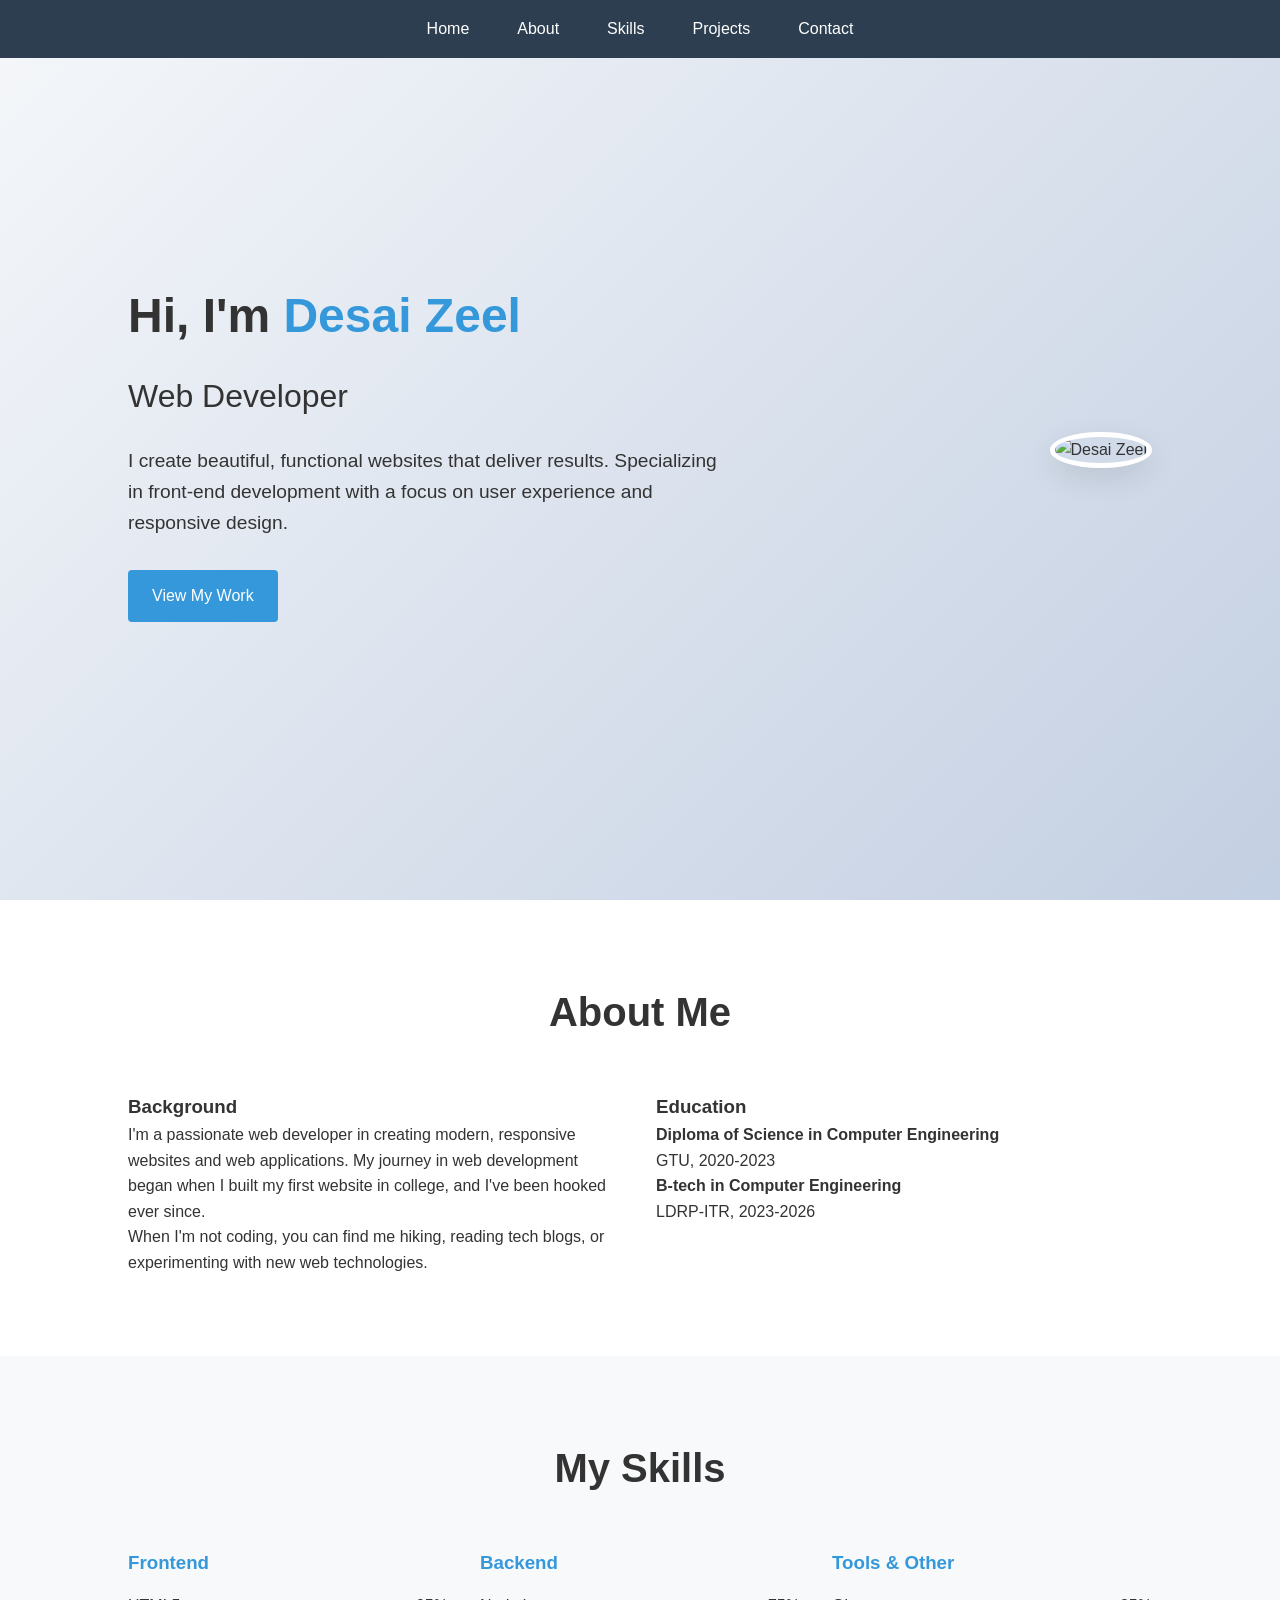
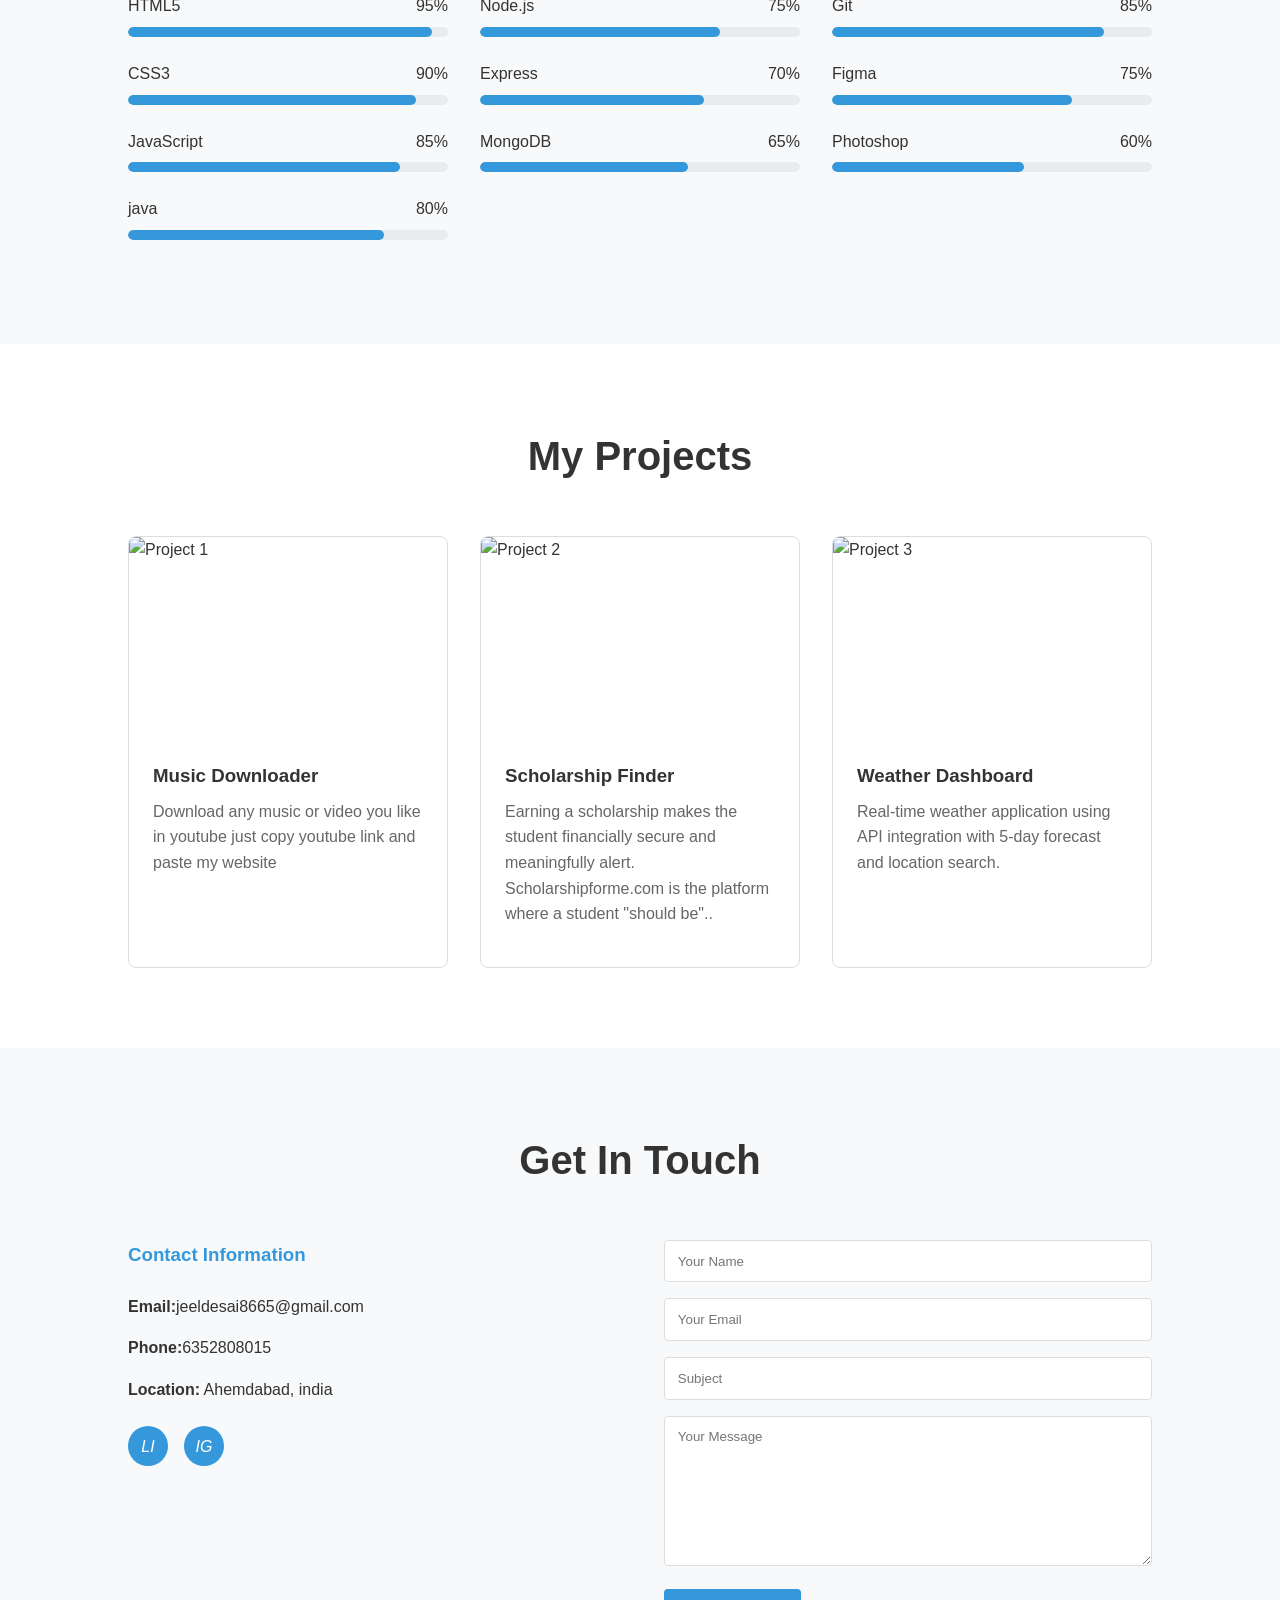
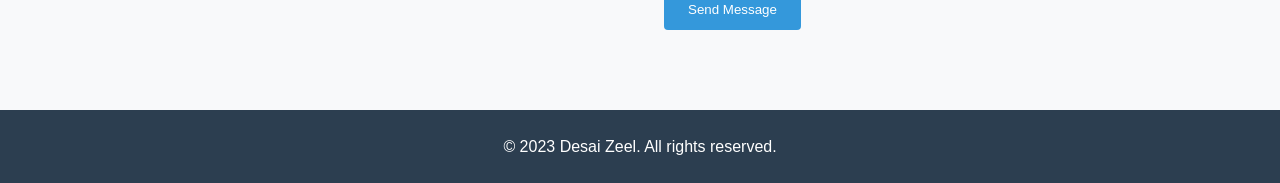
==== index.html @ de19a279 "Update and rename task4.html to index.html" ====
<!DOCTYPE html>
<html lang="en">

<head>
    <meta charset="UTF-8">
    <meta name="viewport" content="width=device-width, initial-scale=1.0">
    <title>Desai Zeel | Web Developer</title>
    <style>
        /* CSS Styles */
        * {
            margin: 0;
            padding: 0;
            box-sizing: border-box;
        }

        body {
            font-family: 'Segoe UI', Tahoma, Geneva, Verdana, sans-serif;
            line-height: 1.6;
            color: #333;
        }

        /* Navigation */
        nav {
            background-color: #2c3e50;
            padding: 1rem;
            position: fixed;
            width: 100%;
            top: 0;
            z-index: 100;
        }

        nav ul {
            display: flex;
            justify-content: center;
            list-style: none;
        }

        nav a {
            color: white;
            text-decoration: none;
            padding: 0.5rem 1rem;
            margin: 0 0.5rem;
            border-radius: 4px;
            transition: background-color 0.3s;
        }

        nav a:hover {
            background-color: #3498db;
        }

        /* Hero Section */
        .hero {
            min-height: 100vh;
            display: flex;
            align-items: center;
            justify-content: space-between;
            padding: 0 10%;
            background: linear-gradient(135deg, #f5f7fa 0%, #c3cfe2 100%);
        }

        .hero-content h1 {
            font-size: 3rem;
            margin-bottom: 1rem;
        }

        .hero-content h1 span {
            color: #3498db;
        }

        .hero-content h2 {
            font-size: 2rem;
            margin-bottom: 1.5rem;
            font-weight: 400;
        }

        .hero-content p {
            font-size: 1.2rem;
            margin-bottom: 2rem;
            max-width: 600px;
        }

        .btn {
            display: inline-block;
            background-color: #3498db;
            color: white;
            padding: 0.8rem 1.5rem;
            border-radius: 4px;
            text-decoration: none;
            transition: background-color 0.3s;
        }

        .btn:hover {
            background-color: #2980b9;
        }

        .hero-image img {
            width: 350px;
            height: 350px;
            border-radius: 50%;
            object-fit: cover;
            border: 5px solid white;
            box-shadow: 0 10px 30px rgba(0, 0, 0, 0.1);
        }

        /* About Section */
        #about {
            padding: 5rem 10%;
        }

        #about h2 {
            text-align: center;
            font-size: 2.5rem;
            margin-bottom: 3rem;
        }

        .about-content {
            display: grid;
            grid-template-columns: repeat(auto-fit, minmax(300px, 1fr));
            gap: 2rem;
        }

        /* Skills Section */
        #skills {
            padding: 5rem 10%;
            background-color: #f8f9fa;
        }

        #skills h2 {
            text-align: center;
            font-size: 2.5rem;
            margin-bottom: 3rem;
        }

        .skills-container {
            display: grid;
            grid-template-columns: repeat(auto-fit, minmax(250px, 1fr));
            gap: 2rem;
        }

        .skill-category h3 {
            margin-bottom: 1rem;
            color: #3498db;
        }

        .skill-item {
            margin-bottom: 1.5rem;
        }

        .skill-name {
            display: flex;
            justify-content: space-between;
            margin-bottom: 0.5rem;
        }

        .skill-bar {
            height: 10px;
            background-color: #e9ecef;
            border-radius: 5px;
            overflow: hidden;
        }

        .skill-progress {
            height: 100%;
            background-color: #3498db;
            border-radius: 5px;
        }

        /* Projects Section */
        #projects {
            padding: 5rem 10%;
        }

        #projects h2 {
            text-align: center;
            font-size: 2.5rem;
            margin-bottom: 3rem;
        }

        .projects-grid {
            display: grid;
            grid-template-columns: repeat(auto-fit, minmax(300px, 1fr));
            gap: 2rem;
        }

        .project-card {
            border: 1px solid #ddd;
            border-radius: 8px;
            overflow: hidden;
            transition: transform 0.3s, box-shadow 0.3s;
        }

        .project-card:hover {
            transform: translateY(-5px);
            box-shadow: 0 10px 20px rgba(0, 0, 0, 0.1);
        }

        .project-image {
            height: 200px;
            overflow: hidden;
        }

        .project-image img {
            width: 100%;
            height: 100%;
            object-fit: cover;
            transition: transform 0.3s;
        }

        .project-card:hover .project-image img {
            transform: scale(1.05);
        }

        .project-info {
            padding: 1.5rem;
        }

        .project-info h3 {
            margin-bottom: 0.5rem;
        }

        .project-info p {
            margin-bottom: 1rem;
            color: #666;
        }

        .project-links a {
            display: inline-block;
            margin-right: 1rem;
            color: #3498db;
            text-decoration: none;
        }

        .project-links a:hover {
            text-decoration: underline;
        }

        /* Contact Section */
        #contact {
            padding: 5rem 10%;
            background-color: #f8f9fa;
        }

        #contact h2 {
            text-align: center;
            font-size: 2.5rem;
            margin-bottom: 3rem;
        }

        .contact-container {
            display: grid;
            grid-template-columns: repeat(auto-fit, minmax(300px, 1fr));
            gap: 3rem;
        }

        .contact-info h3 {
            margin-bottom: 1.5rem;
            color: #3498db;
        }

        .contact-info p {
            margin-bottom: 1rem;
        }

        .social-links {
            display: flex;
            gap: 1rem;
            margin-top: 1.5rem;
        }

        .social-links a {
            display: inline-block;
            width: 40px;
            height: 40px;
            background-color: #3498db;
            color: white;
            border-radius: 50%;
            display: flex;
            align-items: center;
            justify-content: center;
            text-decoration: none;
            transition: background-color 0.3s;
        }

        .social-links a:hover {
            background-color: #2980b9;
        }

        .contact-form input,
        .contact-form textarea {
            width: 100%;
            padding: 0.8rem;
            margin-bottom: 1rem;
            border: 1px solid #ddd;
            border-radius: 4px;
            font-family: inherit;
        }

        .contact-form textarea {
            height: 150px;
            resize: vertical;
        }

        .contact-form button {
            background-color: #3498db;
            color: white;
            border: none;
            padding: 0.8rem 1.5rem;
            border-radius: 4px;
            cursor: pointer;
            transition: background-color 0.3s;
        }

        .contact-form button:hover {
            background-color: #2980b9;
        }

        /* Footer */
        footer {
            background-color: #2c3e50;
            color: white;
            text-align: center;
            padding: 1.5rem;
        }

        /* Responsive Design */
        @media (max-width: 768px) {
            .hero {
                flex-direction: column;
                text-align: center;
                padding-top: 6rem;
            }

            .hero-image {
                margin-top: 2rem;
            }

            .hero-content {
                display: flex;
                flex-direction: column;
                align-items: center;
            }

            nav ul {
                flex-direction: column;
                align-items: center;
            }

            nav a {
                display: block;
                margin: 0.5rem 0;
            }
        }
    </style>
</head>

<body>
    <header>
        <nav>
            <ul>
                <li><a href="#home">Home</a></li>
                <li><a href="#about">About</a></li>
                <li><a href="#skills">Skills</a></li>
                <li><a href="#projects">Projects</a></li>
                <li><a href="#contact">Contact</a></li>
            </ul>
        </nav>
    </header>

    <section id="home" class="hero">
        <div class="hero-content">
            <h1>Hi, I'm <span>Desai Zeel</span></h1>
            <h2>Web Developer</h2>
            <p>I create beautiful, functional websites that deliver results. Specializing in front-end development with
                a focus on user experience and responsive design.</p>
            <a href="#projects" class="btn">View My Work</a>
        </div>
        <div class="hero-image">
            <img src="jeel.jpeg" alt="Desai Zeel">
        </div>
    </section>

    <section id="about">
        <h2>About Me</h2>
        <div class="about-content">
            <div class="bio">
                <h3>Background</h3>
                <p>I'm a passionate web developer in creating modern, responsive websites and
                    web applications. My journey in web development began when I built my first website in college, and
                    I've been hooked ever since.</p>
                <p>When I'm not coding, you can find me hiking, reading tech blogs, or experimenting with new web
                    technologies.</p>
            </div>
            <div class="education">
                <h3>Education</h3>
                <p><strong>Diploma of Science in Computer Engineering</strong><br>
                    GTU, 2020-2023</p>
                <p><strong>B-tech in Computer Engineering</strong><br>
                    LDRP-ITR, 2023-2026</p>
            </div>

        </div>
    </section>

    <section id="skills">
        <h2>My Skills</h2>
        <div class="skills-container">
            <div class="skill-category">
                <h3>Frontend</h3>
                <div class="skill-item">
                    <div class="skill-name">
                        <span>HTML5</span>
                        <span>95%</span>
                    </div>
                    <div class="skill-bar">
                        <div class="skill-progress" style="width: 95%"></div>
                    </div>
                </div>
                <div class="skill-item">
                    <div class="skill-name">
                        <span>CSS3</span>
                        <span>90%</span>
                    </div>
                    <div class="skill-bar">
                        <div class="skill-progress" style="width: 90%"></div>
                    </div>
                </div>
                <div class="skill-item">
                    <div class="skill-name">
                        <span>JavaScript</span>
                        <span>85%</span>
                    </div>
                    <div class="skill-bar">
                        <div class="skill-progress" style="width: 85%"></div>
                    </div>
                </div>
                <div class="skill-item">
                    <div class="skill-name">
                        <span>java</span>
                        <span>80%</span>
                    </div>
                    <div class="skill-bar">
                        <div class="skill-progress" style="width: 80%"></div>
                    </div>
                </div>
            </div>
            <div class="skill-category">
                <h3>Backend</h3>
                <div class="skill-item">
                    <div class="skill-name">
                        <span>Node.js</span>
                        <span>75%</span>
                    </div>
                    <div class="skill-bar">
                        <div class="skill-progress" style="width: 75%"></div>
                    </div>
                </div>
                <div class="skill-item">
                    <div class="skill-name">
                        <span>Express</span>
                        <span>70%</span>
                    </div>
                    <div class="skill-bar">
                        <div class="skill-progress" style="width: 70%"></div>
                    </div>
                </div>
                <div class="skill-item">
                    <div class="skill-name">
                        <span>MongoDB</span>
                        <span>65%</span>
                    </div>
                    <div class="skill-bar">
                        <div class="skill-progress" style="width: 65%"></div>
                    </div>
                </div>
            </div>
            <div class="skill-category">
                <h3>Tools & Other</h3>
                <div class="skill-item">
                    <div class="skill-name">
                        <span>Git</span>
                        <span>85%</span>
                    </div>
                    <div class="skill-bar">
                        <div class="skill-progress" style="width: 85%"></div>
                    </div>
                </div>
                <div class="skill-item">
                    <div class="skill-name">
                        <span>Figma</span>
                        <span>75%</span>
                    </div>
                    <div class="skill-bar">
                        <div class="skill-progress" style="width: 75%"></div>
                    </div>
                </div>
                <div class="skill-item">
                    <div class="skill-name">
                        <span>Photoshop</span>
                        <span>60%</span>
                    </div>
                    <div class="skill-bar">
                        <div class="skill-progress" style="width: 60%"></div>
                    </div>
                </div>
            </div>
        </div>
    </section>

    <section id="projects">
        <h2>My Projects</h2>
        <div class="projects-grid">
            <div class="project-card">
                <div class="project-image">
                    <img src="1p.webp" alt="Project 1">
                </div>
                <div class="project-info">
                    <h3>Music Downloader</h3>
                    <p>Download any music or video you like in youtube just copy youtube link and paste my website</p>

                </div>
            </div>
            <div class="project-card">
                <div class="project-image">
                    <img src="abc.jpg" alt="Project 2">
                </div>
                <div class="project-info">
                    <h3>Scholarship Finder</h3>
                    <p>Earning a scholarship makes the student financially secure and meaningfully alert.
                        Scholarshipforme.com is the platform
                        where a student "should be"..</p>
                </div>
            </div>
            <div class="project-card">
                <div class="project-image">
                    <img src="2p.webp" alt="Project 3">
                </div>
                <div class="project-info">
                    <h3>Weather Dashboard</h3>
                    <p>Real-time weather application using API integration with 5-day forecast and location search.</p>

                </div>
            </div>
        </div>
    </section>

    <section id="contact">
        <h2>Get In Touch</h2>
        <div class="contact-container">
            <div class="contact-info">
                <h3>Contact Information</h3>
                <p><strong>Email:</strong>jeeldesai8665@gmail.com</p>
                <p><strong>Phone:</strong>6352808015</p>
                <p><strong>Location:</strong> Ahemdabad, india</p>

                <div class="social-links">
                    <a href="https://www.linkedin.com/in/zeel-desai-0760151b4?utm_source=share&utm_campaign=share_via&utm_content=profile&utm_medium=android_app"
                        aria-label="LinkedIn"><i>LI</i></a>
                    <a href="https://www.instagram.com/jeel_patel_133?igsh=MTdjbDdvbXg1YXR3eQ=="
                        aria-label="Instagram"><i>IG</i></a>
                </div>
            </div>
            <div class="contact-form">
                <form action="#" method="POST">
                    <input type="text" name="name" placeholder="Your Name" required>
                    <input type="email" name="email" placeholder="Your Email" required>
                    <input type="text" name="subject" placeholder="Subject">
                    <textarea name="message" placeholder="Your Message" required></textarea>
                    <button type="submit">Send Message</button>
                </form>
            </div>
        </div>
    </section>

    <footer>
        <p>&copy; 2023 Desai Zeel. All rights reserved.</p>
    </footer>
</body>

</html>
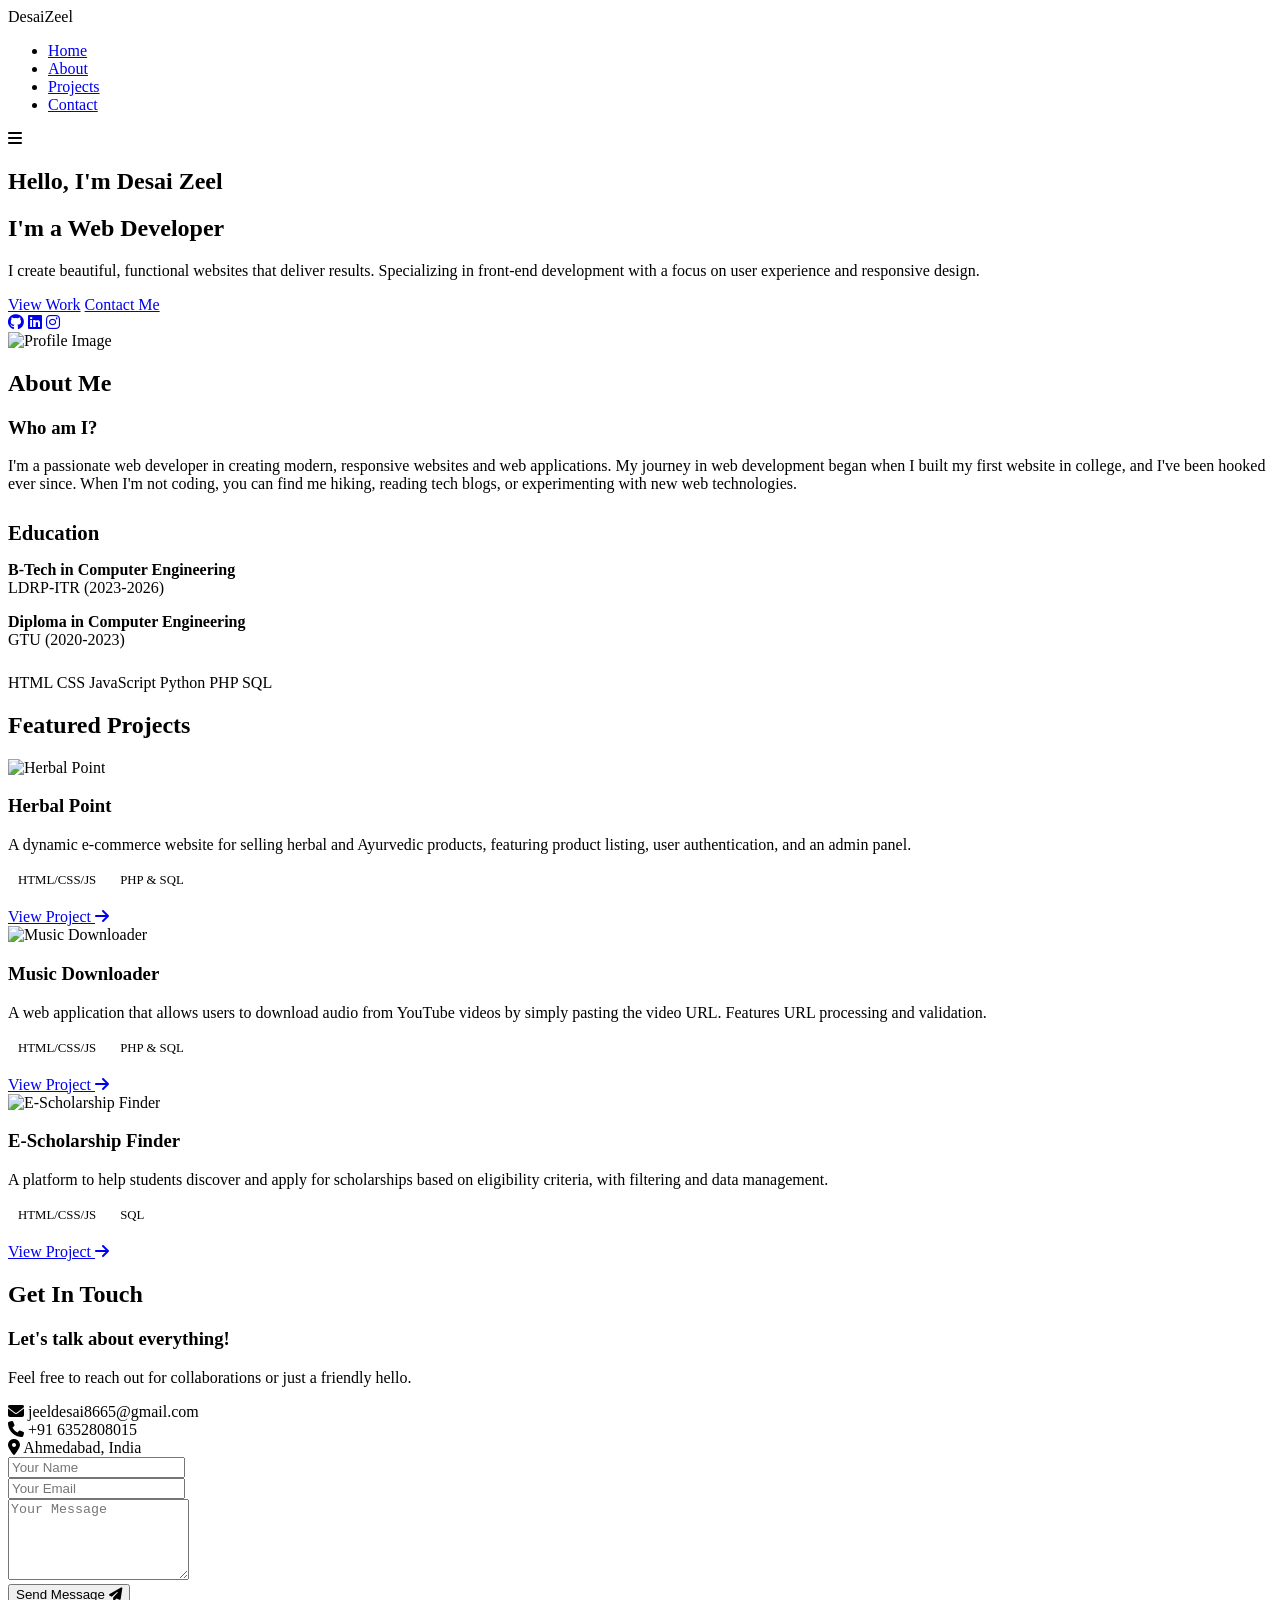
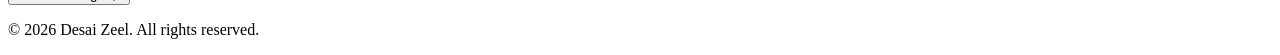
==== commit e0f2b245: "Revamp portfolio layout and styles Updated the portfolio layout and styles, including new sections f" ====
--- a/index.html
+++ b/index.html
@@ -4,576 +4,178 @@
 <head>
     <meta charset="UTF-8">
     <meta name="viewport" content="width=device-width, initial-scale=1.0">
-    <title>Desai Zeel | Web Developer</title>
-    <style>
-        /* CSS Styles */
-        * {
-            margin: 0;
-            padding: 0;
-            box-sizing: border-box;
-        }
-
-        body {
-            font-family: 'Segoe UI', Tahoma, Geneva, Verdana, sans-serif;
-            line-height: 1.6;
-            color: #333;
-        }
-
-        /* Navigation */
-        nav {
-            background-color: #2c3e50;
-            padding: 1rem;
-            position: fixed;
-            width: 100%;
-            top: 0;
-            z-index: 100;
-        }
-
-        nav ul {
-            display: flex;
-            justify-content: center;
-            list-style: none;
-        }
-
-        nav a {
-            color: white;
-            text-decoration: none;
-            padding: 0.5rem 1rem;
-            margin: 0 0.5rem;
-            border-radius: 4px;
-            transition: background-color 0.3s;
-        }
-
-        nav a:hover {
-            background-color: #3498db;
-        }
-
-        /* Hero Section */
-        .hero {
-            min-height: 100vh;
-            display: flex;
-            align-items: center;
-            justify-content: space-between;
-            padding: 0 10%;
-            background: linear-gradient(135deg, #f5f7fa 0%, #c3cfe2 100%);
-        }
-
-        .hero-content h1 {
-            font-size: 3rem;
-            margin-bottom: 1rem;
-        }
-
-        .hero-content h1 span {
-            color: #3498db;
-        }
-
-        .hero-content h2 {
-            font-size: 2rem;
-            margin-bottom: 1.5rem;
-            font-weight: 400;
-        }
-
-        .hero-content p {
-            font-size: 1.2rem;
-            margin-bottom: 2rem;
-            max-width: 600px;
-        }
-
-        .btn {
-            display: inline-block;
-            background-color: #3498db;
-            color: white;
-            padding: 0.8rem 1.5rem;
-            border-radius: 4px;
-            text-decoration: none;
-            transition: background-color 0.3s;
-        }
-
-        .btn:hover {
-            background-color: #2980b9;
-        }
-
-        .hero-image img {
-            width: 350px;
-            height: 350px;
-            border-radius: 50%;
-            object-fit: cover;
-            border: 5px solid white;
-            box-shadow: 0 10px 30px rgba(0, 0, 0, 0.1);
-        }
-
-        /* About Section */
-        #about {
-            padding: 5rem 10%;
-        }
-
-        #about h2 {
-            text-align: center;
-            font-size: 2.5rem;
-            margin-bottom: 3rem;
-        }
-
-        .about-content {
-            display: grid;
-            grid-template-columns: repeat(auto-fit, minmax(300px, 1fr));
-            gap: 2rem;
-        }
-
-        /* Skills Section */
-        #skills {
-            padding: 5rem 10%;
-            background-color: #f8f9fa;
-        }
-
-        #skills h2 {
-            text-align: center;
-            font-size: 2.5rem;
-            margin-bottom: 3rem;
-        }
-
-        .skills-container {
-            display: grid;
-            grid-template-columns: repeat(auto-fit, minmax(250px, 1fr));
-            gap: 2rem;
-        }
-
-        .skill-category h3 {
-            margin-bottom: 1rem;
-            color: #3498db;
-        }
-
-        .skill-item {
-            margin-bottom: 1.5rem;
-        }
-
-        .skill-name {
-            display: flex;
-            justify-content: space-between;
-            margin-bottom: 0.5rem;
-        }
-
-        .skill-bar {
-            height: 10px;
-            background-color: #e9ecef;
-            border-radius: 5px;
-            overflow: hidden;
-        }
-
-        .skill-progress {
-            height: 100%;
-            background-color: #3498db;
-            border-radius: 5px;
-        }
-
-        /* Projects Section */
-        #projects {
-            padding: 5rem 10%;
-        }
-
-        #projects h2 {
-            text-align: center;
-            font-size: 2.5rem;
-            margin-bottom: 3rem;
-        }
-
-        .projects-grid {
-            display: grid;
-            grid-template-columns: repeat(auto-fit, minmax(300px, 1fr));
-            gap: 2rem;
-        }
-
-        .project-card {
-            border: 1px solid #ddd;
-            border-radius: 8px;
-            overflow: hidden;
-            transition: transform 0.3s, box-shadow 0.3s;
-        }
-
-        .project-card:hover {
-            transform: translateY(-5px);
-            box-shadow: 0 10px 20px rgba(0, 0, 0, 0.1);
-        }
-
-        .project-image {
-            height: 200px;
-            overflow: hidden;
-        }
-
-        .project-image img {
-            width: 100%;
-            height: 100%;
-            object-fit: cover;
-            transition: transform 0.3s;
-        }
-
-        .project-card:hover .project-image img {
-            transform: scale(1.05);
-        }
-
-        .project-info {
-            padding: 1.5rem;
-        }
-
-        .project-info h3 {
-            margin-bottom: 0.5rem;
-        }
-
-        .project-info p {
-            margin-bottom: 1rem;
-            color: #666;
-        }
-
-        .project-links a {
-            display: inline-block;
-            margin-right: 1rem;
-            color: #3498db;
-            text-decoration: none;
-        }
-
-        .project-links a:hover {
-            text-decoration: underline;
-        }
-
-        /* Contact Section */
-        #contact {
-            padding: 5rem 10%;
-            background-color: #f8f9fa;
-        }
-
-        #contact h2 {
-            text-align: center;
-            font-size: 2.5rem;
-            margin-bottom: 3rem;
-        }
-
-        .contact-container {
-            display: grid;
-            grid-template-columns: repeat(auto-fit, minmax(300px, 1fr));
-            gap: 3rem;
-        }
-
-        .contact-info h3 {
-            margin-bottom: 1.5rem;
-            color: #3498db;
-        }
-
-        .contact-info p {
-            margin-bottom: 1rem;
-        }
-
-        .social-links {
-            display: flex;
-            gap: 1rem;
-            margin-top: 1.5rem;
-        }
-
-        .social-links a {
-            display: inline-block;
-            width: 40px;
-            height: 40px;
-            background-color: #3498db;
-            color: white;
-            border-radius: 50%;
-            display: flex;
-            align-items: center;
-            justify-content: center;
-            text-decoration: none;
-            transition: background-color 0.3s;
-        }
-
-        .social-links a:hover {
-            background-color: #2980b9;
-        }
-
-        .contact-form input,
-        .contact-form textarea {
-            width: 100%;
-            padding: 0.8rem;
-            margin-bottom: 1rem;
-            border: 1px solid #ddd;
-            border-radius: 4px;
-            font-family: inherit;
-        }
-
-        .contact-form textarea {
-            height: 150px;
-            resize: vertical;
-        }
-
-        .contact-form button {
-            background-color: #3498db;
-            color: white;
-            border: none;
-            padding: 0.8rem 1.5rem;
-            border-radius: 4px;
-            cursor: pointer;
-            transition: background-color 0.3s;
-        }
-
-        .contact-form button:hover {
-            background-color: #2980b9;
-        }
-
-        /* Footer */
-        footer {
-            background-color: #2c3e50;
-            color: white;
-            text-align: center;
-            padding: 1.5rem;
-        }
-
-        /* Responsive Design */
-        @media (max-width: 768px) {
-            .hero {
-                flex-direction: column;
-                text-align: center;
-                padding-top: 6rem;
-            }
-
-            .hero-image {
-                margin-top: 2rem;
-            }
-
-            .hero-content {
-                display: flex;
-                flex-direction: column;
-                align-items: center;
-            }
-
-            nav ul {
-                flex-direction: column;
-                align-items: center;
-            }
-
-            nav a {
-                display: block;
-                margin: 0.5rem 0;
-            }
-        }
-    </style>
+    <title>Desai Zeel | Portfolio</title>
+    <link
+        href="https://fonts.googleapis.com/css2?family=Outfit:wght@300;400;600;800&family=Inter:wght@400;500;700&display=swap"
+        rel="stylesheet">
+    <link rel="stylesheet" href="https://cdnjs.cloudflare.com/ajax/libs/font-awesome/6.4.0/css/all.min.css">
+    <link rel="stylesheet" href="style.css">
 </head>
 
 <body>
-    <header>
-        <nav>
-            <ul>
-                <li><a href="#home">Home</a></li>
-                <li><a href="#about">About</a></li>
-                <li><a href="#skills">Skills</a></li>
-                <li><a href="#projects">Projects</a></li>
-                <li><a href="#contact">Contact</a></li>
-            </ul>
-        </nav>
-    </header>
+    <div class="blob-bg"></div>
+    <div class="blob-bg blob-2"></div>
+
+    <nav class="navbar">
+        <div class="logo">Desai<span>Zeel</span></div>
+        <ul class="nav-links">
+            <li><a href="#home">Home</a></li>
+            <li><a href="#about">About</a></li>
+            <li><a href="#projects">Projects</a></li>
+            <li><a href="#contact">Contact</a></li>
+        </ul>
+        <div class="hamburger">
+            <i class="fas fa-bars"></i>
+        </div>
+    </nav>
 
     <section id="home" class="hero">
         <div class="hero-content">
-            <h1>Hi, I'm <span>Desai Zeel</span></h1>
-            <h2>Web Developer</h2>
-            <p>I create beautiful, functional websites that deliver results. Specializing in front-end development with
-                a focus on user experience and responsive design.</p>
-            <a href="#projects" class="btn">View My Work</a>
+            <h2 class="subtitle">Hello, I'm Desai Zeel</h2>
+            <h1 class="title">I'm a <span class="typing-text">Web Developer</span></h1>
+            <p class="description">I create beautiful, functional websites that deliver results. Specializing in
+                front-end development with a focus on user experience and responsive design.</p>
+            <div class="hero-btns">
+                <a href="#projects" class="btn btn-primary">View Work</a>
+                <a href="#contact" class="btn btn-secondary">Contact Me</a>
+            </div>
+            <div class="social-icons">
+                <a href="#"><i class="fab fa-github"></i></a>
+                <a
+                    href="https://www.linkedin.com/in/zeel-desai-0760151b4?utm_source=share&utm_campaign=share_via&utm_content=profile&utm_medium=android_app"><i
+                        class="fab fa-linkedin"></i></a>
+                <a href="https://www.instagram.com/jeel_patel_133?igsh=MTdjbDdvbXg1YXR3eQ=="><i
+                        class="fab fa-instagram"></i></a>
+            </div>
         </div>
         <div class="hero-image">
-            <img src="jeel.jpeg" alt="Desai Zeel">
+            <div class="image-wrapper">
+                <img src="IMG_20250727_084350_677.jpg" alt="Profile Image" id="profile-pic">
+                <div class="glow-ring"></div>
+            </div>
         </div>
     </section>
 
-    <section id="about">
-        <h2>About Me</h2>
-        <div class="about-content">
-            <div class="bio">
-                <h3>Background</h3>
-                <p>I'm a passionate web developer in creating modern, responsive websites and
-                    web applications. My journey in web development began when I built my first website in college, and
-                    I've been hooked ever since.</p>
-                <p>When I'm not coding, you can find me hiking, reading tech blogs, or experimenting with new web
-                    technologies.</p>
-            </div>
-            <div class="education">
-                <h3>Education</h3>
-                <p><strong>Diploma of Science in Computer Engineering</strong><br>
-                    GTU, 2020-2023</p>
-                <p><strong>B-tech in Computer Engineering</strong><br>
-                    LDRP-ITR, 2023-2026</p>
-            </div>
-
-        </div>
-    </section>
-
-    <section id="skills">
-        <h2>My Skills</h2>
-        <div class="skills-container">
-            <div class="skill-category">
-                <h3>Frontend</h3>
-                <div class="skill-item">
-                    <div class="skill-name">
-                        <span>HTML5</span>
-                        <span>95%</span>
-                    </div>
-                    <div class="skill-bar">
-                        <div class="skill-progress" style="width: 95%"></div>
-                    </div>
+    <section id="about" class="about hidden">
+        <h2 class="section-title">About <span>Me</span></h2>
+        <div class="about-container glass-panel">
+            <div class="about-text">
+                <h3>Who am I?</h3>
+                <p>I'm a passionate web developer in creating modern, responsive websites and web applications. My
+                    journey in web development began when I built my first website in college, and I've been hooked ever
+                    since. When I'm not coding, you can find me hiking, reading tech blogs, or experimenting with new
+                    web technologies.</p>
+                <div class="education" style="margin-bottom: 25px;">
+                    <h4 style="color: var(--text-color); margin-bottom: 12px; font-size: 1.3rem;">Education</h4>
+                    <p style="margin-bottom: 8px;"><strong>B-Tech in Computer Engineering</strong><br>LDRP-ITR
+                        (2023-2026)</p>
+                    <p style="margin-bottom: 8px;"><strong>Diploma in Computer Engineering</strong><br>GTU (2020-2023)
+                    </p>
                 </div>
-                <div class="skill-item">
-                    <div class="skill-name">
-                        <span>CSS3</span>
-                        <span>90%</span>
-                    </div>
-                    <div class="skill-bar">
-                        <div class="skill-progress" style="width: 90%"></div>
-                    </div>
-                </div>
-                <div class="skill-item">
-                    <div class="skill-name">
-                        <span>JavaScript</span>
-                        <span>85%</span>
-                    </div>
-                    <div class="skill-bar">
-                        <div class="skill-progress" style="width: 85%"></div>
-                    </div>
-                </div>
-                <div class="skill-item">
-                    <div class="skill-name">
-                        <span>java</span>
-                        <span>80%</span>
-                    </div>
-                    <div class="skill-bar">
-                        <div class="skill-progress" style="width: 80%"></div>
-                    </div>
-                </div>
-            </div>
-            <div class="skill-category">
-                <h3>Backend</h3>
-                <div class="skill-item">
-                    <div class="skill-name">
-                        <span>Node.js</span>
-                        <span>75%</span>
-                    </div>
-                    <div class="skill-bar">
-                        <div class="skill-progress" style="width: 75%"></div>
-                    </div>
-                </div>
-                <div class="skill-item">
-                    <div class="skill-name">
-                        <span>Express</span>
-                        <span>70%</span>
-                    </div>
-                    <div class="skill-bar">
-                        <div class="skill-progress" style="width: 70%"></div>
-                    </div>
-                </div>
-                <div class="skill-item">
-                    <div class="skill-name">
-                        <span>MongoDB</span>
-                        <span>65%</span>
-                    </div>
-                    <div class="skill-bar">
-                        <div class="skill-progress" style="width: 65%"></div>
-                    </div>
-                </div>
-            </div>
-            <div class="skill-category">
-                <h3>Tools & Other</h3>
-                <div class="skill-item">
-                    <div class="skill-name">
-                        <span>Git</span>
-                        <span>85%</span>
-                    </div>
-                    <div class="skill-bar">
-                        <div class="skill-progress" style="width: 85%"></div>
-                    </div>
-                </div>
-                <div class="skill-item">
-                    <div class="skill-name">
-                        <span>Figma</span>
-                        <span>75%</span>
-                    </div>
-                    <div class="skill-bar">
-                        <div class="skill-progress" style="width: 75%"></div>
-                    </div>
-                </div>
-                <div class="skill-item">
-                    <div class="skill-name">
-                        <span>Photoshop</span>
-                        <span>60%</span>
-                    </div>
-                    <div class="skill-bar">
-                        <div class="skill-progress" style="width: 60%"></div>
-                    </div>
+                <div class="skills">
+                    <span class="skill-tag">HTML</span>
+                    <span class="skill-tag">CSS</span>
+                    <span class="skill-tag">JavaScript</span>
+                    <span class="skill-tag">Python</span>
+                    <span class="skill-tag">PHP</span>
+                    <span class="skill-tag">SQL</span>
                 </div>
             </div>
         </div>
     </section>
 
-    <section id="projects">
-        <h2>My Projects</h2>
-        <div class="projects-grid">
-            <div class="project-card">
-                <div class="project-image">
-                    <img src="1p.webp" alt="Project 1">
+    <section id="projects" class="projects hidden">
+        <h2 class="section-title">Featured <span>Projects</span></h2>
+        <div class="project-grid">
+            <div class="project-card glass-panel">
+                <div class="project-img">
+                    <img src="https://loremflickr.com/800/600/herbal,products/all" alt="Herbal Point">
+                </div>
+                <div class="project-info">
+                    <h3>Herbal Point</h3>
+                    <p>A dynamic e-commerce website for selling herbal and Ayurvedic products, featuring product
+                        listing, user authentication, and an admin panel.</p>
+                    <div class="skills" style="gap: 8px; margin-bottom: 20px;">
+                        <span class="skill-tag" style="padding: 4px 10px; font-size: 0.8rem;">HTML/CSS/JS</span>
+                        <span class="skill-tag" style="padding: 4px 10px; font-size: 0.8rem;">PHP & SQL</span>
+                    </div>
+                    <a href="#" class="btn btn-small">View Project <i class="fas fa-arrow-right"></i></a>
+                </div>
+            </div>
+            <div class="project-card glass-panel">
+                <div class="project-img">
+                    <img src="https://loremflickr.com/800/600/music,application/all" alt="Music Downloader">
                 </div>
                 <div class="project-info">
                     <h3>Music Downloader</h3>
-                    <p>Download any music or video you like in youtube just copy youtube link and paste my website</p>
-
+                    <p>A web application that allows users to download audio from YouTube videos by simply pasting the
+                        video URL. Features URL processing and validation.</p>
+                    <div class="skills" style="gap: 8px; margin-bottom: 20px;">
+                        <span class="skill-tag" style="padding: 4px 10px; font-size: 0.8rem;">HTML/CSS/JS</span>
+                        <span class="skill-tag" style="padding: 4px 10px; font-size: 0.8rem;">PHP & SQL</span>
+                    </div>
+                    <a href="#" class="btn btn-small">View Project <i class="fas fa-arrow-right"></i></a>
                 </div>
             </div>
-            <div class="project-card">
-                <div class="project-image">
-                    <img src="abc.jpg" alt="Project 2">
+            <div class="project-card glass-panel">
+                <div class="project-img">
+                    <img src="https://loremflickr.com/800/600/student,scholarship/all" alt="E-Scholarship Finder">
                 </div>
                 <div class="project-info">
-                    <h3>Scholarship Finder</h3>
-                    <p>Earning a scholarship makes the student financially secure and meaningfully alert.
-                        Scholarshipforme.com is the platform
-                        where a student "should be"..</p>
-                </div>
-            </div>
-            <div class="project-card">
-                <div class="project-image">
-                    <img src="2p.webp" alt="Project 3">
-                </div>
-                <div class="project-info">
-                    <h3>Weather Dashboard</h3>
-                    <p>Real-time weather application using API integration with 5-day forecast and location search.</p>
-
+                    <h3>E-Scholarship Finder</h3>
+                    <p>A platform to help students discover and apply for scholarships based on eligibility criteria,
+                        with filtering and data management.</p>
+                    <div class="skills" style="gap: 8px; margin-bottom: 20px;">
+                        <span class="skill-tag" style="padding: 4px 10px; font-size: 0.8rem;">HTML/CSS/JS</span>
+                        <span class="skill-tag" style="padding: 4px 10px; font-size: 0.8rem;">SQL</span>
+                    </div>
+                    <a href="#" class="btn btn-small">View Project <i class="fas fa-arrow-right"></i></a>
                 </div>
             </div>
         </div>
     </section>
 
-    <section id="contact">
-        <h2>Get In Touch</h2>
+    <section id="contact" class="contact hidden">
+        <h2 class="section-title">Get In <span>Touch</span></h2>
         <div class="contact-container">
-            <div class="contact-info">
-                <h3>Contact Information</h3>
-                <p><strong>Email:</strong>jeeldesai8665@gmail.com</p>
-                <p><strong>Phone:</strong>6352808015</p>
-                <p><strong>Location:</strong> Ahemdabad, india</p>
-
-                <div class="social-links">
-                    <a href="https://www.linkedin.com/in/zeel-desai-0760151b4?utm_source=share&utm_campaign=share_via&utm_content=profile&utm_medium=android_app"
-                        aria-label="LinkedIn"><i>LI</i></a>
-                    <a href="https://www.instagram.com/jeel_patel_133?igsh=MTdjbDdvbXg1YXR3eQ=="
-                        aria-label="Instagram"><i>IG</i></a>
+            <div class="contact-info glass-panel">
+                <h3>Let's talk about everything!</h3>
+                <p>Feel free to reach out for collaborations or just a friendly hello.</p>
+                <div class="info-item">
+                    <i class="fas fa-envelope"></i>
+                    <span>jeeldesai8665@gmail.com</span>
+                </div>
+                <div class="info-item">
+                    <i class="fas fa-phone"></i>
+                    <span>+91 6352808015</span>
+                </div>
+                <div class="info-item">
+                    <i class="fas fa-map-marker-alt"></i>
+                    <span>Ahmedabad, India</span>
                 </div>
             </div>
-            <div class="contact-form">
-                <form action="#" method="POST">
-                    <input type="text" name="name" placeholder="Your Name" required>
-                    <input type="email" name="email" placeholder="Your Email" required>
-                    <input type="text" name="subject" placeholder="Subject">
-                    <textarea name="message" placeholder="Your Message" required></textarea>
-                    <button type="submit">Send Message</button>
-                </form>
-            </div>
+            <form class="contact-form glass-panel"
+                onsubmit="event.preventDefault(); alert('Message sent successfully!');">
+                <div class="input-group">
+                    <input type="text" required placeholder="Your Name">
+                </div>
+                <div class="input-group">
+                    <input type="email" required placeholder="Your Email">
+                </div>
+                <div class="input-group">
+                    <textarea rows="5" required placeholder="Your Message"></textarea>
+                </div>
+                <button type="submit" class="btn btn-primary submit-btn">Send Message <i
+                        class="fas fa-paper-plane"></i></button>
+            </form>
         </div>
     </section>
 
     <footer>
-        <p>&copy; 2023 Desai Zeel. All rights reserved.</p>
+        <p>&copy; 2026 Desai Zeel. All rights reserved.</p>
     </footer>
+
+    <script src="script.js"></script>
 </body>
 
 </html>
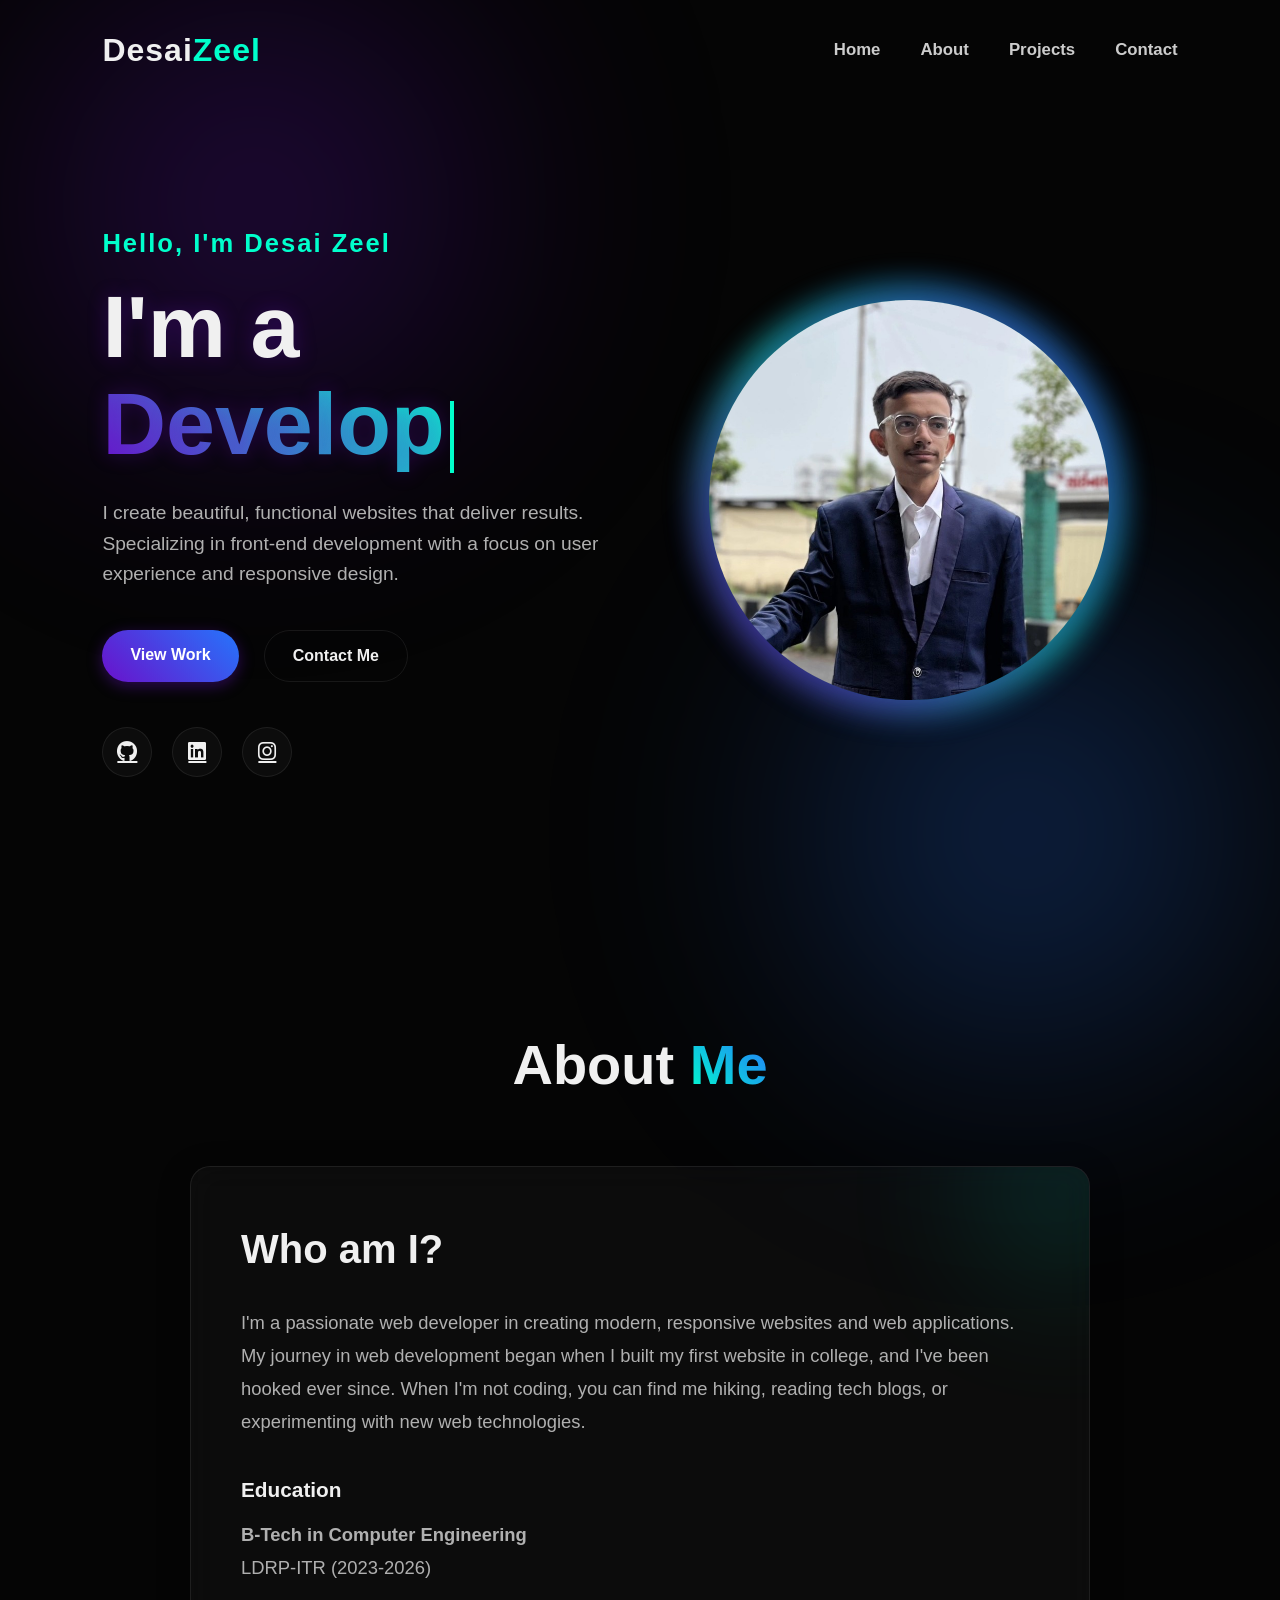
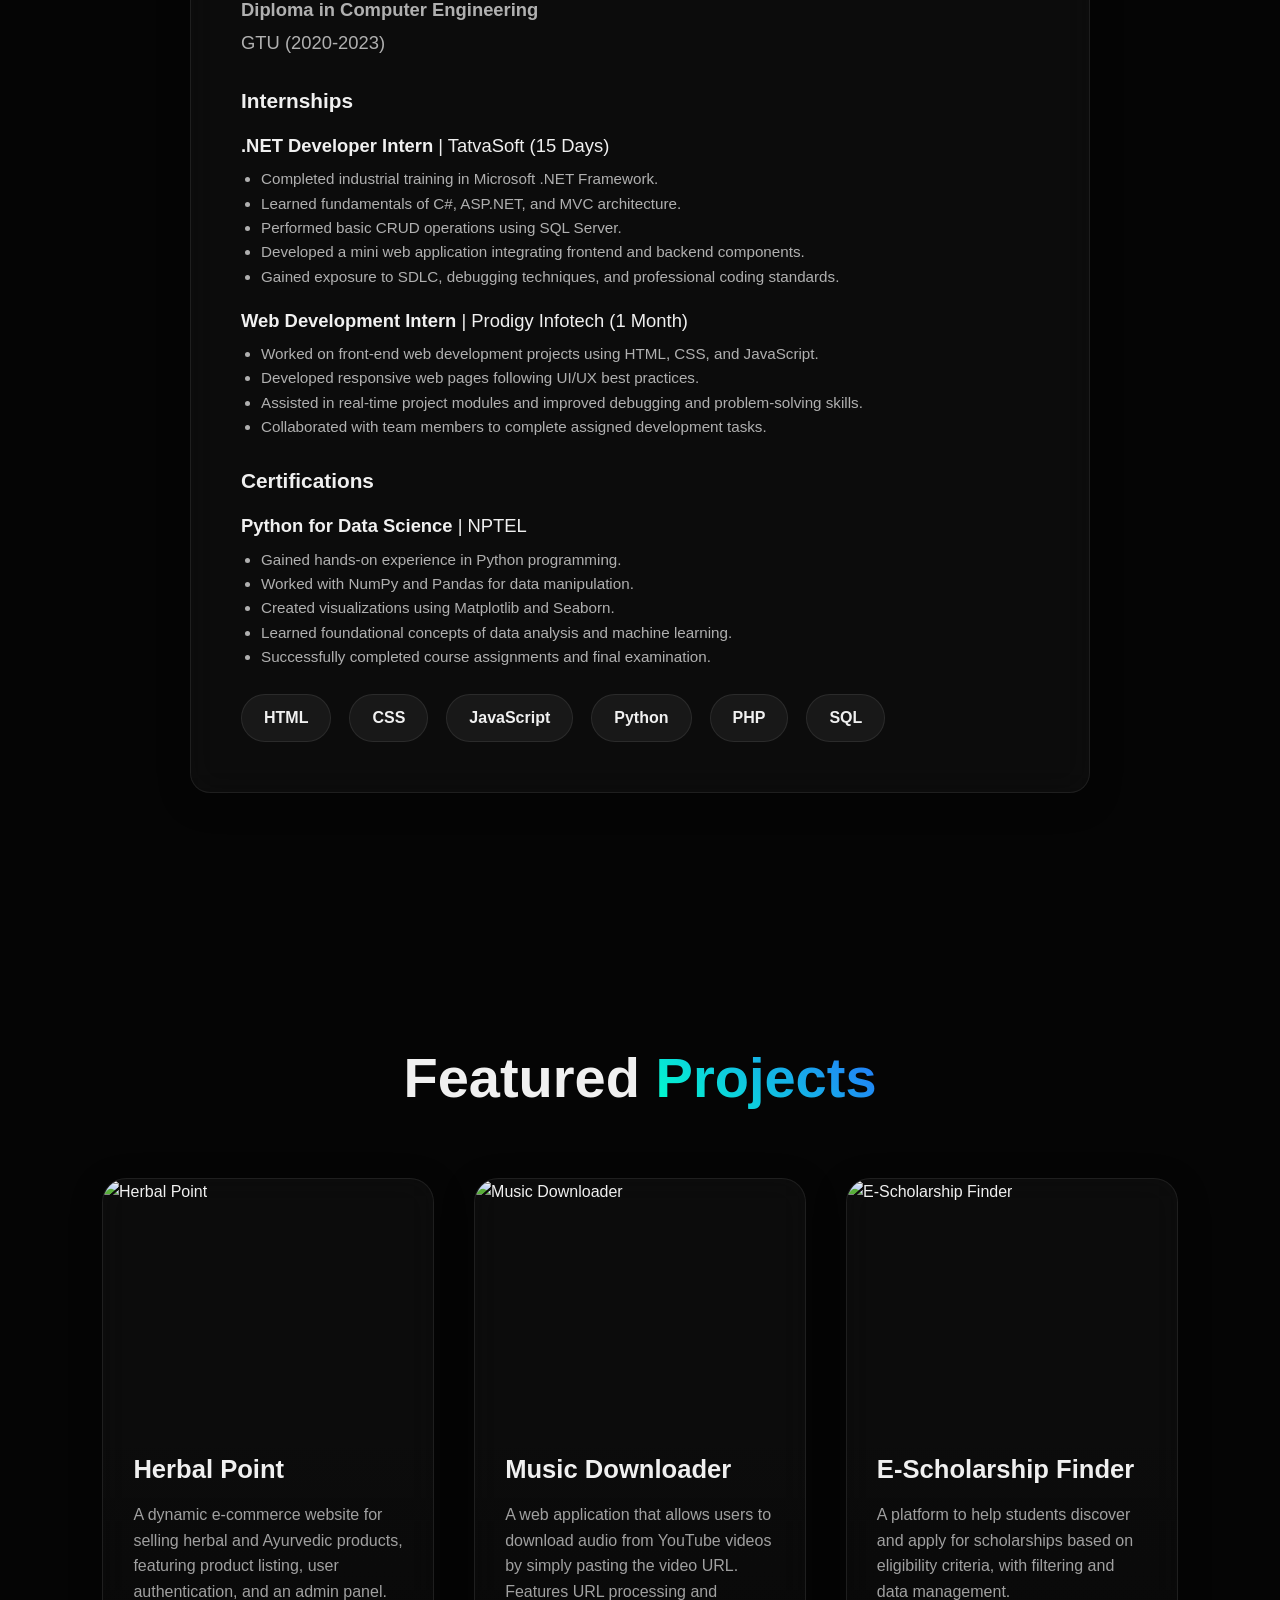
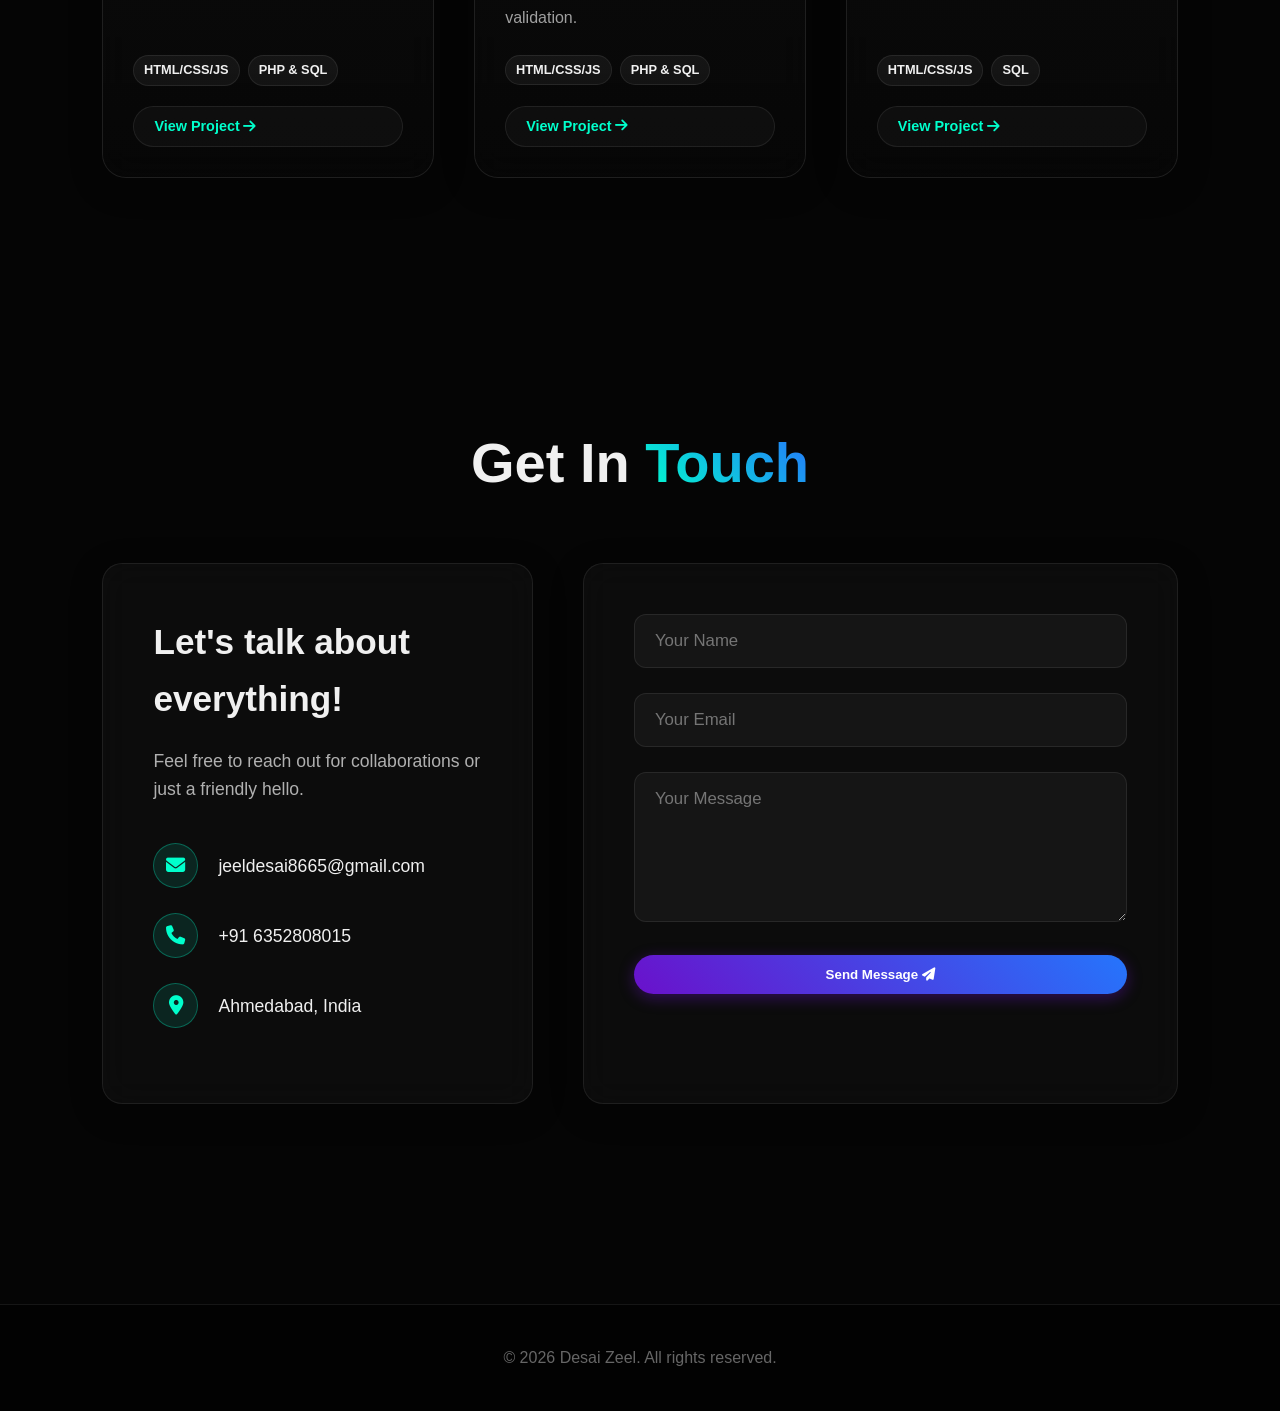
==== commit 5831c037: "Update index.html" ====
--- a/index.html
+++ b/index.html
@@ -13,6 +13,10 @@
 </head>
 
 <body>
+    <div class="scroll-progress"></div>
+    <div class="cursor-dot"></div>
+    <div class="cursor-outline"></div>
+
     <div class="blob-bg"></div>
     <div class="blob-bg blob-2"></div>
 
@@ -72,6 +76,49 @@
                     <p style="margin-bottom: 8px;"><strong>Diploma in Computer Engineering</strong><br>GTU (2020-2023)
                     </p>
                 </div>
+
+                <div class="internships" style="margin-bottom: 25px;">
+                    <h4 style="color: var(--text-color); margin-bottom: 12px; font-size: 1.3rem;">Internships</h4>
+                    <div style="margin-bottom: 15px;">
+                        <p style="margin-bottom: 5px; color: var(--text-color);"><strong>.NET Developer Intern</strong>
+                            | TatvaSoft (15 Days)</p>
+                        <ul
+                            style="color: #b0b0b0; margin-left: 20px; font-size: 0.95rem; list-style-type: disc; margin-bottom: 10px;">
+                            <li>Completed industrial training in Microsoft .NET Framework.</li>
+                            <li>Learned fundamentals of C#, ASP.NET, and MVC architecture.</li>
+                            <li>Performed basic CRUD operations using SQL Server.</li>
+                            <li>Developed a mini web application integrating frontend and backend components.</li>
+                            <li>Gained exposure to SDLC, debugging techniques, and professional coding standards.</li>
+                        </ul>
+                    </div>
+                    <div>
+                        <p style="margin-bottom: 5px; color: var(--text-color);"><strong>Web Development Intern</strong>
+                            | Prodigy Infotech (1 Month)</p>
+                        <ul style="color: #b0b0b0; margin-left: 20px; font-size: 0.95rem; list-style-type: disc;">
+                            <li>Worked on front-end web development projects using HTML, CSS, and JavaScript.</li>
+                            <li>Developed responsive web pages following UI/UX best practices.</li>
+                            <li>Assisted in real-time project modules and improved debugging and problem-solving skills.
+                            </li>
+                            <li>Collaborated with team members to complete assigned development tasks.</li>
+                        </ul>
+                    </div>
+                </div>
+
+                <div class="certifications" style="margin-bottom: 25px;">
+                    <h4 style="color: var(--text-color); margin-bottom: 12px; font-size: 1.3rem;">Certifications</h4>
+                    <div style="margin-bottom: 15px;">
+                        <p style="margin-bottom: 5px; color: var(--text-color);"><strong>Python for Data
+                                Science</strong> | NPTEL</p>
+                        <ul style="color: #b0b0b0; margin-left: 20px; font-size: 0.95rem; list-style-type: disc;">
+                            <li>Gained hands-on experience in Python programming.</li>
+                            <li>Worked with NumPy and Pandas for data manipulation.</li>
+                            <li>Created visualizations using Matplotlib and Seaborn.</li>
+                            <li>Learned foundational concepts of data analysis and machine learning.</li>
+                            <li>Successfully completed course assignments and final examination.</li>
+                        </ul>
+                    </div>
+                </div>
+
                 <div class="skills">
                     <span class="skill-tag">HTML</span>
                     <span class="skill-tag">CSS</span>
--- a/style.css
+++ b/style.css
@@ -0,0 +1,696 @@
+:root {
+    --bg-color: #050505;
+    --text-color: #f0f0f0;
+    --primary-color: #6a11cb;
+    --secondary-color: #2575fc;
+    --accent-color: #00ffcc;
+    --glass-bg: rgba(255, 255, 255, 0.03);
+    --glass-border: rgba(255, 255, 255, 0.08);
+    --font-main: 'Outfit', sans-serif;
+    --font-secondary: 'Inter', sans-serif;
+}
+
+* {
+    margin: 0;
+    padding: 0;
+    box-sizing: border-box;
+}
+
+html {
+    scroll-behavior: smooth;
+}
+
+body {
+    background-color: var(--bg-color);
+    color: var(--text-color);
+    font-family: var(--font-secondary);
+    overflow-x: hidden;
+    line-height: 1.6;
+}
+
+h1, h2, h3, h4, h5, h6, .logo {
+    font-family: var(--font-main);
+}
+
+/* Background Animation */
+.blob-bg {
+    position: fixed;
+    top: -20%;
+    left: -10%;
+    width: 60vw;
+    height: 60vw;
+    background: radial-gradient(circle, var(--primary-color) 0%, transparent 60%);
+    border-radius: 50%;
+    filter: blur(120px);
+    opacity: 0.35;
+    z-index: -1;
+    animation: float 20s infinite alternate;
+}
+
+.blob-2 {
+    top: 50%;
+    left: 50%;
+    background: radial-gradient(circle, var(--secondary-color) 0%, transparent 60%);
+    animation: float-reverse 25s infinite alternate;
+}
+
+@keyframes float {
+    0% { transform: translate(0, 0) scale(1); }
+    100% { transform: translate(10%, 10%) scale(1.2); }
+}
+
+@keyframes float-reverse {
+    0% { transform: translate(0, 0) scale(1.2); }
+    100% { transform: translate(-10%, -10%) scale(1); }
+}
+
+/* Utility Classes */
+.glass-panel {
+    background: var(--glass-bg);
+    backdrop-filter: blur(16px);
+    -webkit-backdrop-filter: blur(16px);
+    border: 1px solid var(--glass-border);
+    border-radius: 20px;
+    box-shadow: 0 8px 32px rgba(0, 0, 0, 0.3);
+}
+
+.btn {
+    display: inline-block;
+    padding: 12px 28px;
+    border-radius: 30px;
+    text-decoration: none;
+    font-weight: 600;
+    font-family: var(--font-main);
+    transition: all 0.3s ease;
+    cursor: pointer;
+    border: none;
+    position: relative;
+    overflow: hidden;
+    z-index: 1;
+}
+
+.btn-primary {
+    background: linear-gradient(45deg, var(--primary-color), var(--secondary-color));
+    color: white;
+    box-shadow: 0 4px 15px rgba(106, 17, 203, 0.4);
+}
+
+.btn-primary::before {
+    content: '';
+    position: absolute;
+    top: 0; left: 0; right: 0; bottom: 0;
+    background: linear-gradient(45deg, var(--secondary-color), var(--primary-color));
+    z-index: -1;
+    transition: opacity 0.3s ease;
+    opacity: 0;
+}
+
+.btn-primary:hover::before {
+    opacity: 1;
+}
+
+.btn-primary:hover {
+    box-shadow: 0 6px 20px rgba(106, 17, 203, 0.6);
+    transform: translateY(-3px);
+}
+
+.btn-secondary {
+    background: transparent;
+    color: var(--text-color);
+    border: 1px solid var(--glass-border);
+}
+
+.btn-secondary:hover {
+    background: rgba(255, 255, 255, 0.05);
+    border-color: var(--text-color);
+    transform: translateY(-3px);
+}
+
+.btn-small {
+    padding: 8px 20px;
+    font-size: 0.9rem;
+    background: var(--glass-bg);
+    color: var(--accent-color);
+    border: 1px solid var(--glass-border);
+}
+
+.btn-small:hover {
+    background: rgba(0, 255, 204, 0.1);
+    transform: translateY(-2px);
+}
+
+.section-title {
+    font-size: 3.5rem;
+    text-align: center;
+    margin-bottom: 3.5rem;
+    font-weight: 800;
+}
+
+.section-title span {
+    background: linear-gradient(45deg, var(--accent-color), var(--secondary-color));
+    -webkit-background-clip: text;
+    -webkit-text-fill-color: transparent;
+}
+
+/* Navbar */
+.navbar {
+    position: fixed;
+    top: 0;
+    left: 0;
+    width: 100%;
+    padding: 25px 8%;
+    display: flex;
+    justify-content: space-between;
+    align-items: center;
+    z-index: 1000;
+    transition: all 0.4s ease;
+}
+
+.navbar.scrolled {
+    background: rgba(5, 5, 5, 0.85);
+    backdrop-filter: blur(12px);
+    padding: 15px 8%;
+    border-bottom: 1px solid var(--glass-border);
+}
+
+.logo {
+    font-size: 2rem;
+    font-weight: 800;
+    color: var(--text-color);
+    letter-spacing: 1px;
+}
+
+.logo span {
+    color: var(--accent-color);
+}
+
+.nav-links {
+    display: flex;
+    list-style: none;
+    gap: 40px;
+}
+
+.nav-links a {
+    color: #cccccc;
+    text-decoration: none;
+    font-weight: 600;
+    font-size: 1.05rem;
+    transition: color 0.3s ease;
+    position: relative;
+    padding: 5px 0;
+}
+
+.nav-links a::after {
+    content: '';
+    position: absolute;
+    bottom: 0;
+    left: 0;
+    width: 0;
+    height: 2px;
+    background: var(--accent-color);
+    transition: width 0.3s ease;
+}
+
+.nav-links a:hover::after {
+    width: 100%;
+}
+
+.nav-links a:hover {
+    color: var(--text-color);
+}
+
+.hamburger {
+    display: none;
+    font-size: 1.8rem;
+    cursor: pointer;
+    color: var(--text-color);
+}
+
+/* Hero Section */
+.hero {
+    min-height: 100vh;
+    display: flex;
+    align-items: center;
+    justify-content: space-between;
+    padding: 0 8%;
+    padding-top: 100px;
+}
+
+.hero-content {
+    flex: 1;
+    max-width: 650px;
+    animation: slideInLeft 1s ease forwards;
+}
+
+.subtitle {
+    font-size: 1.6rem;
+    font-weight: 600;
+    color: var(--accent-color);
+    margin-bottom: 15px;
+    letter-spacing: 2px;
+}
+
+.title {
+    font-size: 5.5rem;
+    font-weight: 800;
+    line-height: 1.1;
+    margin-bottom: 25px;
+    text-shadow: 0 0 20px rgba(106, 17, 203, 0.3);
+}
+
+.typing-text {
+    background: linear-gradient(45deg, var(--primary-color), var(--accent-color));
+    -webkit-background-clip: text;
+    -webkit-text-fill-color: transparent;
+    display: inline-block;
+}
+
+.typing-cursor {
+    display: inline-block;
+    width: 4px;
+    height: 4.5rem;
+    background-color: var(--accent-color);
+    vertical-align: bottom;
+    margin-left: 5px;
+    animation: blink 0.75s step-end infinite;
+}
+
+@keyframes blink {
+    from, to { opacity: 1; }
+    50% { opacity: 0; }
+}
+
+.description {
+    font-size: 1.2rem;
+    color: #b0b0b0;
+    margin-bottom: 40px;
+    max-width: 500px;
+}
+
+.hero-btns {
+    display: flex;
+    gap: 25px;
+    margin-bottom: 45px;
+}
+
+.social-icons {
+    display: flex;
+    gap: 20px;
+}
+
+.social-icons a {
+    display: flex;
+    align-items: center;
+    justify-content: center;
+    width: 50px;
+    height: 50px;
+    border-radius: 50%;
+    background: var(--glass-bg);
+    border: 1px solid var(--glass-border);
+    color: var(--text-color);
+    font-size: 1.3rem;
+    transition: all 0.3s ease;
+}
+
+.social-icons a:hover {
+    background: linear-gradient(45deg, var(--primary-color), var(--secondary-color));
+    transform: translateY(-8px);
+    color: white;
+    box-shadow: 0 10px 20px rgba(106, 17, 203, 0.4);
+    border-color: transparent;
+}
+
+.hero-image {
+    flex: 1;
+    display: flex;
+    justify-content: center;
+    align-items: center;
+    animation: fadeInRight 1.2s ease forwards;
+}
+
+.image-wrapper {
+    position: relative;
+    width: 400px;
+    height: 400px;
+    border-radius: 50%;
+    perspective: 1000px;
+}
+
+.image-wrapper img {
+    width: 100%;
+    height: 100%;
+    object-fit: cover;
+    border-radius: 50%;
+    position: relative;
+    z-index: 2;
+    transition: transform 0.6s cubic-bezier(0.175, 0.885, 0.32, 1.275);
+    box-shadow: 0 0 40px rgba(106, 17, 203, 0.4);
+}
+
+.image-wrapper:hover img {
+    transform: scale(1.08) rotateY(15deg) rotateX(-5deg);
+}
+
+.glow-ring {
+    position: absolute;
+    top: -15px;
+    left: -15px;
+    right: -15px;
+    bottom: -15px;
+    border-radius: 50%;
+    background: linear-gradient(45deg, var(--primary-color), var(--accent-color), var(--secondary-color));
+    z-index: 1;
+    animation: spin 8s linear infinite;
+    opacity: 0.6;
+    filter: blur(15px);
+}
+
+@keyframes spin {
+    100% { transform: rotate(360deg); }
+}
+
+/* Sections Global */
+section {
+    padding: 120px 8%;
+}
+
+/* About Section */
+.about-container {
+    padding: 50px;
+    display: flex;
+    flex-direction: column;
+    gap: 35px;
+    max-width: 900px;
+    margin: 0 auto;
+    position: relative;
+    overflow: hidden;
+}
+
+.about-container::before {
+    content: '';
+    position: absolute;
+    top: -50px;
+    right: -50px;
+    width: 150px;
+    height: 150px;
+    background: var(--accent-color);
+    border-radius: 50%;
+    filter: blur(80px);
+    opacity: 0.2;
+    z-index: -1;
+}
+
+.about-text h3 {
+    font-size: 2.5rem;
+    margin-bottom: 25px;
+    color: var(--text-color);
+}
+
+.about-text p {
+    color: #b0b0b0;
+    margin-bottom: 35px;
+    font-size: 1.15rem;
+    line-height: 1.8;
+}
+
+.skills {
+    display: flex;
+    flex-wrap: wrap;
+    gap: 18px;
+}
+
+.skill-tag {
+    padding: 10px 22px;
+    background: rgba(255, 255, 255, 0.05);
+    border: 1px solid var(--glass-border);
+    border-radius: 30px;
+    font-size: 1rem;
+    font-weight: 600;
+    color: var(--text-color);
+    transition: all 0.3s ease;
+    display: flex;
+    align-items: center;
+    gap: 8px;
+}
+
+.skill-tag:hover {
+    background: linear-gradient(45deg, var(--primary-color), var(--secondary-color));
+    color: white;
+    transform: translateY(-5px);
+    box-shadow: 0 5px 15px rgba(106, 17, 203, 0.4);
+    border-color: transparent;
+}
+
+/* Projects Section */
+.project-grid {
+    display: grid;
+    grid-template-columns: repeat(auto-fit, minmax(320px, 1fr));
+    gap: 40px;
+}
+
+.project-card {
+    overflow: hidden;
+    transition: all 0.5s ease;
+    display: flex;
+    flex-direction: column;
+    border-radius: 24px;
+    transform-style: preserve-3d;
+}
+
+.project-card:hover {
+    border-color: var(--primary-color);
+    box-shadow: 0 20px 50px rgba(106, 17, 203, 0.3);
+}
+
+.project-img {
+    width: 100%;
+    height: 240px;
+    overflow: hidden;
+    position: relative;
+}
+
+.project-img::after {
+    content: '';
+    position: absolute;
+    top: 0; left: 0; right: 0; bottom: 0;
+    background: linear-gradient(to bottom, transparent, rgba(5,5,5,0.9));
+    opacity: 0;
+    transition: opacity 0.3s ease;
+}
+
+.project-card:hover .project-img::after {
+    opacity: 1;
+}
+
+.project-img img {
+    width: 100%;
+    height: 100%;
+    object-fit: cover;
+    transition: transform 0.6s ease;
+}
+
+.project-card:hover .project-img img {
+    transform: scale(1.15) rotate(2deg);
+}
+
+.project-info {
+    padding: 30px;
+    flex: 1;
+    display: flex;
+    flex-direction: column;
+    background: linear-gradient(to top, rgba(5,5,5,0.8), transparent);
+}
+
+.project-info h3 {
+    font-size: 1.6rem;
+    margin-bottom: 12px;
+}
+
+.project-info p {
+    color: #a0a0a0;
+    font-size: 1rem;
+    margin-bottom: 25px;
+    flex: 1;
+}
+
+/* Contact Section */
+.contact-container {
+    display: flex;
+    gap: 50px;
+    align-items: stretch;
+}
+
+.contact-info {
+    flex: 1;
+    padding: 50px;
+    display: flex;
+    flex-direction: column;
+    justify-content: center;
+}
+
+.contact-info h3 {
+    font-size: 2.2rem;
+    margin-bottom: 20px;
+}
+
+.contact-info p {
+    color: #b0b0b0;
+    margin-bottom: 40px;
+    font-size: 1.1rem;
+}
+
+.info-item {
+    display: flex;
+    align-items: center;
+    gap: 20px;
+    margin-bottom: 25px;
+    font-size: 1.1rem;
+    color: var(--text-color);
+}
+
+.info-item i {
+    width: 45px;
+    height: 45px;
+    background: rgba(0, 255, 204, 0.1);
+    border: 1px solid rgba(0, 255, 204, 0.3);
+    border-radius: 50%;
+    display: flex;
+    align-items: center;
+    justify-content: center;
+    color: var(--accent-color);
+    font-size: 1.2rem;
+    transition: all 0.3s ease;
+}
+
+.info-item:hover i {
+    background: var(--accent-color);
+    color: var(--bg-color);
+    transform: scale(1.1);
+}
+
+.contact-form {
+    flex: 1.5;
+    padding: 50px;
+    display: flex;
+    flex-direction: column;
+    gap: 25px;
+}
+
+.input-group input, .input-group textarea {
+    width: 100%;
+    padding: 16px 20px;
+    background: rgba(255, 255, 255, 0.04);
+    border: 1px solid var(--glass-border);
+    border-radius: 12px;
+    color: var(--text-color);
+    font-family: var(--font-secondary);
+    font-size: 1.05rem;
+    transition: all 0.3s ease;
+}
+
+.input-group input:focus, .input-group textarea:focus {
+    outline: none;
+    border-color: var(--primary-color);
+    background: rgba(255, 255, 255, 0.08);
+    box-shadow: 0 0 15px rgba(106, 17, 203, 0.2);
+}
+
+.input-group textarea {
+    resize: vertical;
+    min-height: 150px;
+}
+
+footer {
+    text-align: center;
+    padding: 40px;
+    border-top: 1px solid var(--glass-border);
+    color: #666;
+    margin-top: 80px;
+    background: rgba(0,0,0,0.5);
+}
+
+/* Scroll Animations */
+.hidden {
+    opacity: 0;
+    transform: translateY(60px);
+    transition: all 1s cubic-bezier(0.5, 0, 0, 1);
+}
+
+.show {
+    opacity: 1;
+    transform: translateY(0);
+}
+
+@keyframes slideInLeft {
+    0% { opacity: 0; transform: translateX(-100px); }
+    100% { opacity: 1; transform: translateX(0); }
+}
+
+@keyframes fadeInRight {
+    0% { opacity: 0; transform: translateX(100px); }
+    100% { opacity: 1; transform: translateX(0); }
+}
+
+/* Responsive Design */
+@media (max-width: 1200px) {
+    .title { font-size: 4.5rem; }
+    .image-wrapper { width: 350px; height: 350px; }
+}
+
+@media (max-width: 992px) {
+    .hero {
+        flex-direction: column-reverse;
+        text-align: center;
+        justify-content: center;
+        gap: 60px;
+        padding-top: 120px;
+    }
+    
+    .hero-content {
+        display: flex;
+        flex-direction: column;
+        align-items: center;
+    }
+    
+    .contact-container {
+        flex-direction: column;
+    }
+    
+    .typing-cursor { height: 3.5rem; }
+}
+
+@media (max-width: 768px) {
+    section { padding: 80px 5%; }
+    
+    .nav-links {
+        position: absolute;
+        top: 100%;
+        left: 0;
+        width: 100%;
+        background: rgba(5,5,5,0.95);
+        backdrop-filter: blur(15px);
+        flex-direction: column;
+        align-items: center;
+        padding: 30px 0;
+        gap: 25px;
+        clip-path: polygon(0 0, 100% 0, 100% 0, 0 0);
+        transition: all 0.5s ease;
+        border-bottom: 1px solid var(--glass-border);
+    }
+    
+    .nav-links.active {
+        clip-path: polygon(0 0, 100% 0, 100% 100%, 0 100%);
+    }
+    
+    .hamburger { display: block; }
+    
+    .title { font-size: 3.5rem; }
+    .subtitle { font-size: 1.3rem; }
+    
+    .image-wrapper { width: 280px; height: 280px; }
+    
+    .section-title { font-size: 2.8rem; }
+    
+    .hero-btns { flex-direction: column; width: 100%; max-width: 300px; gap: 15px; }
+    .hero-btns .btn { width: 100%; }
+}
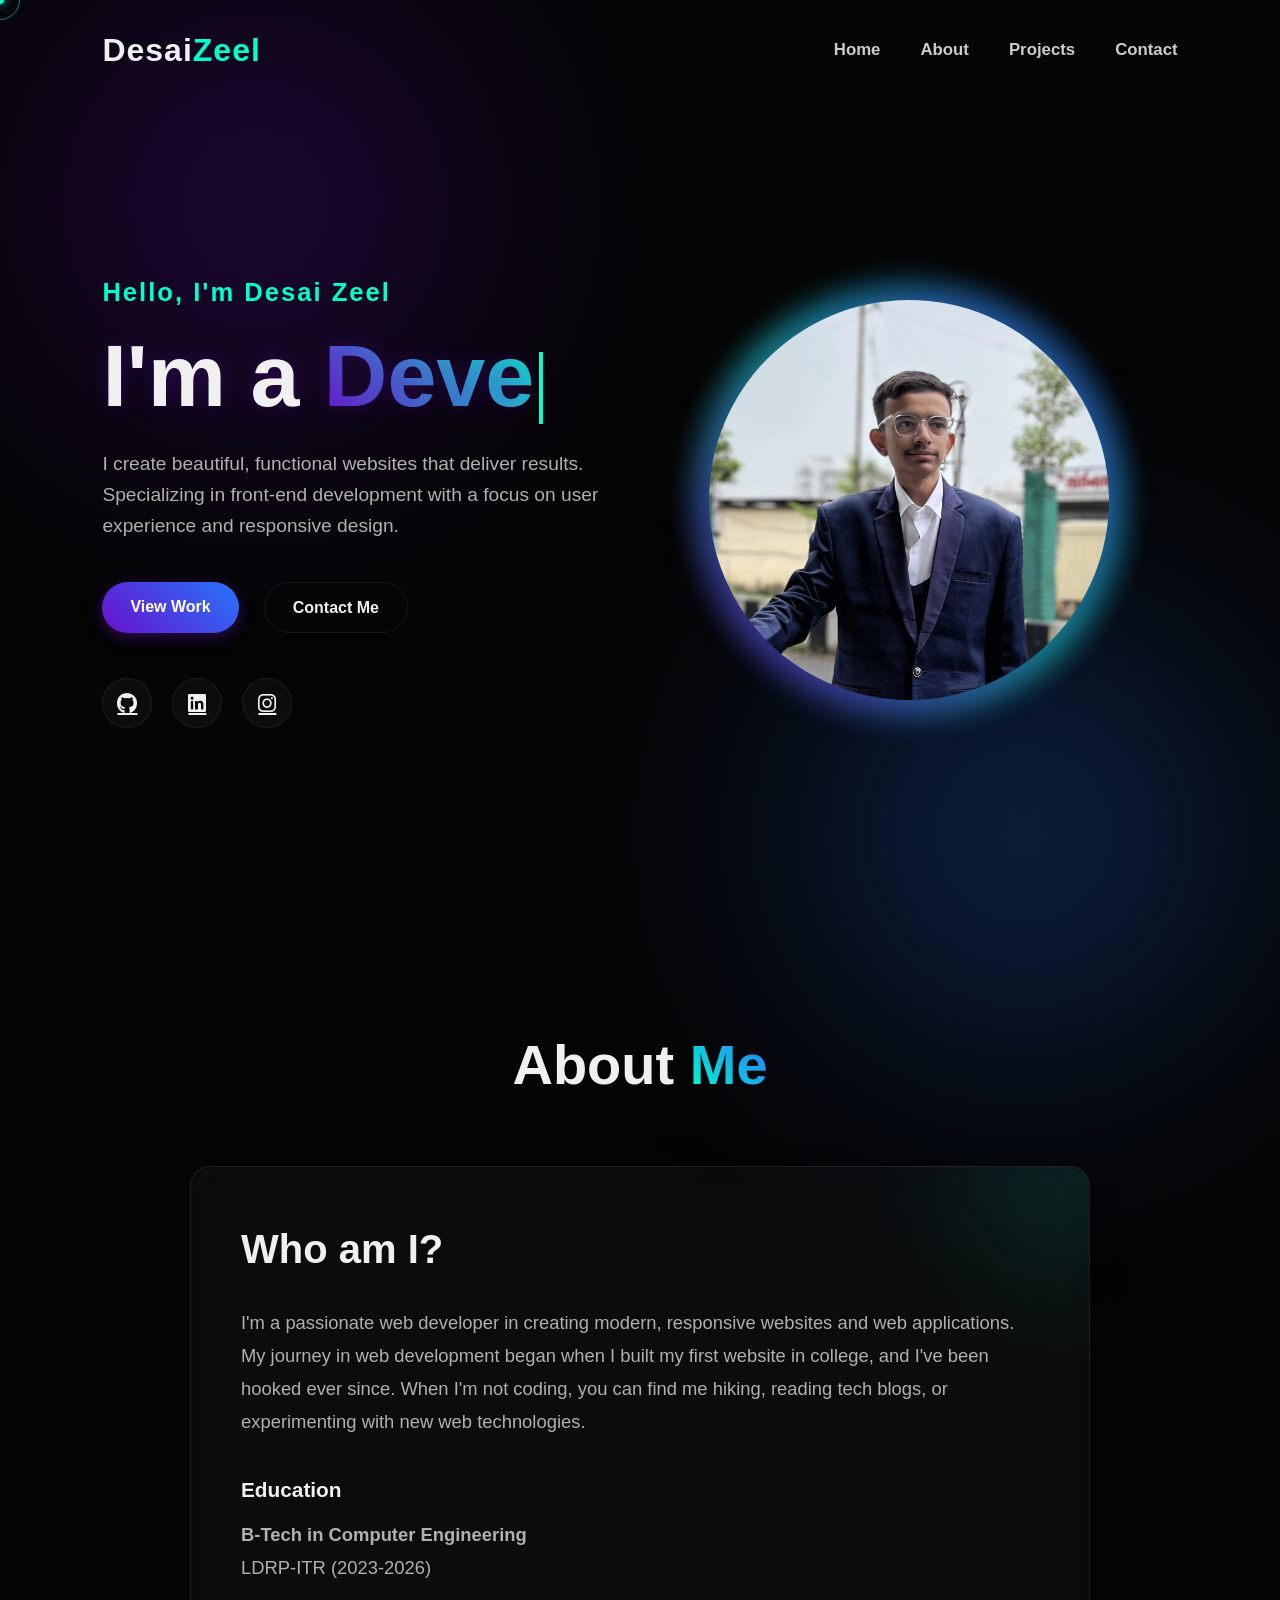
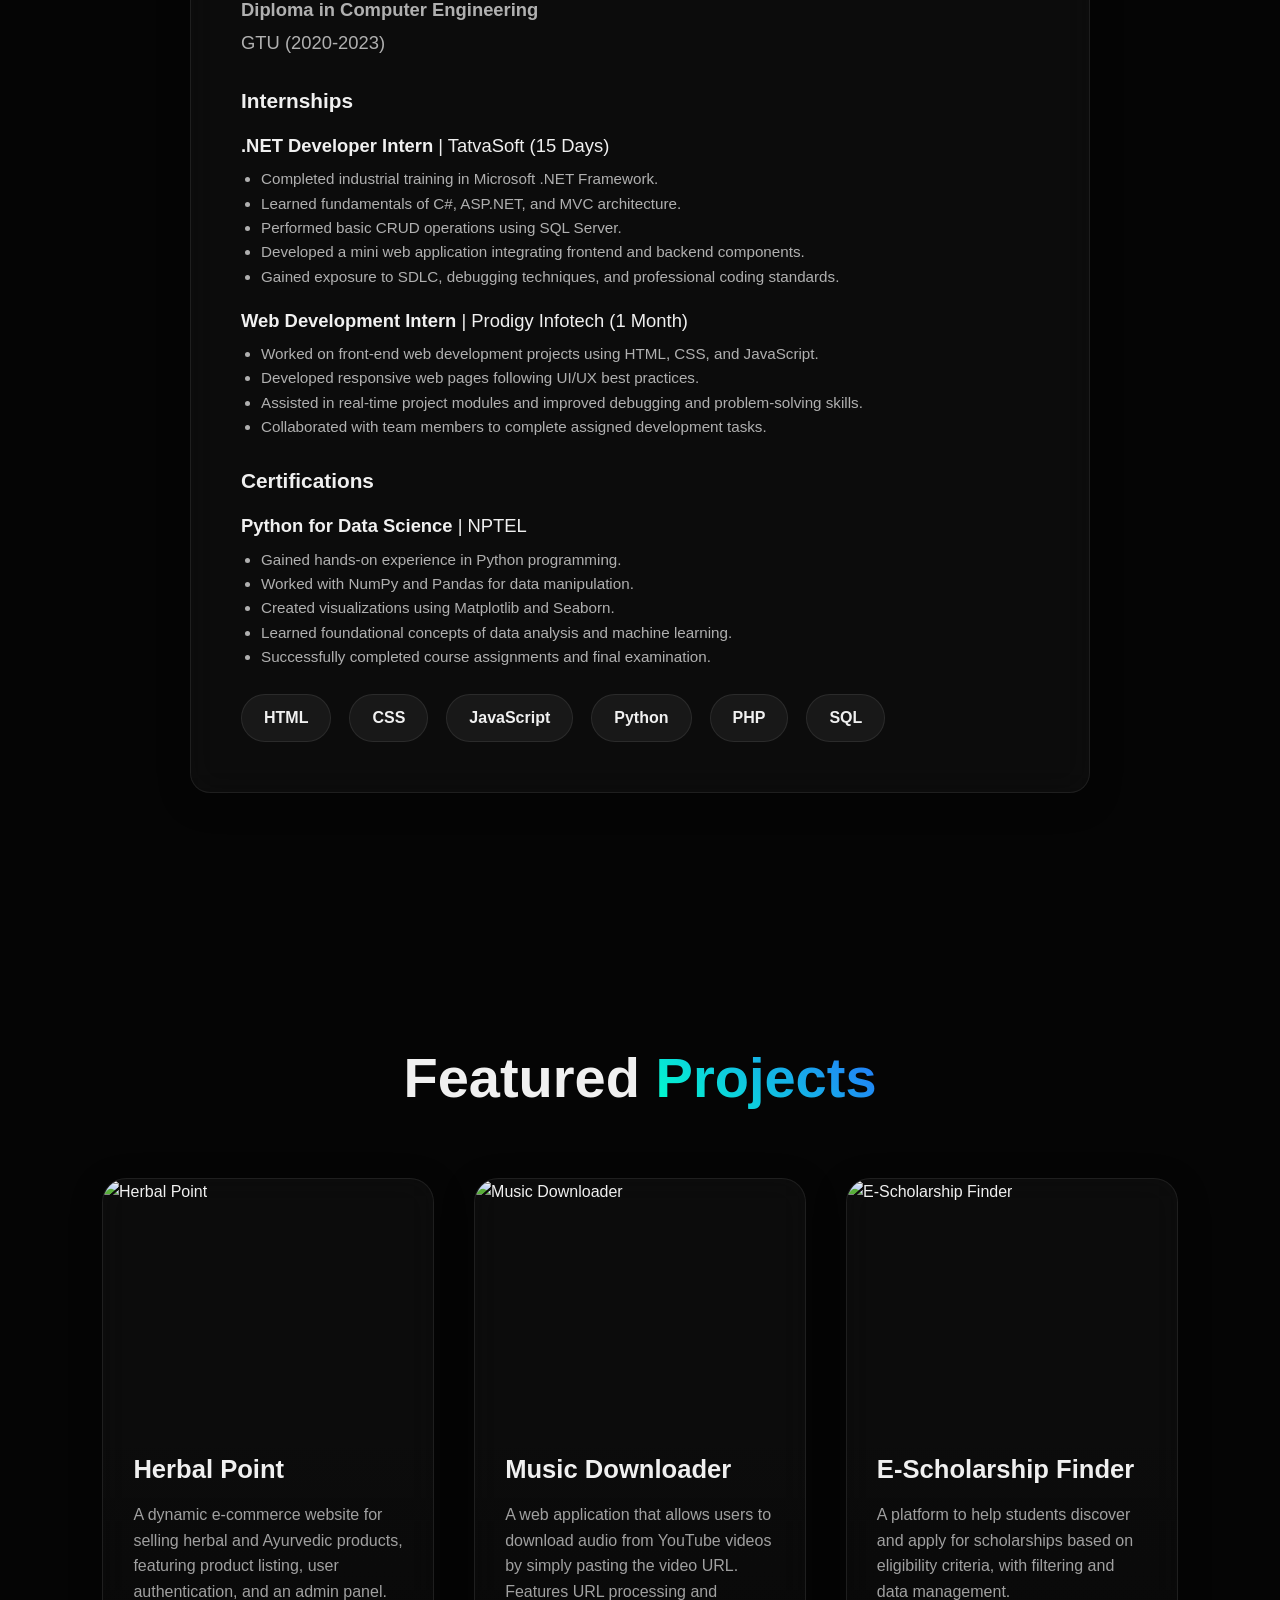
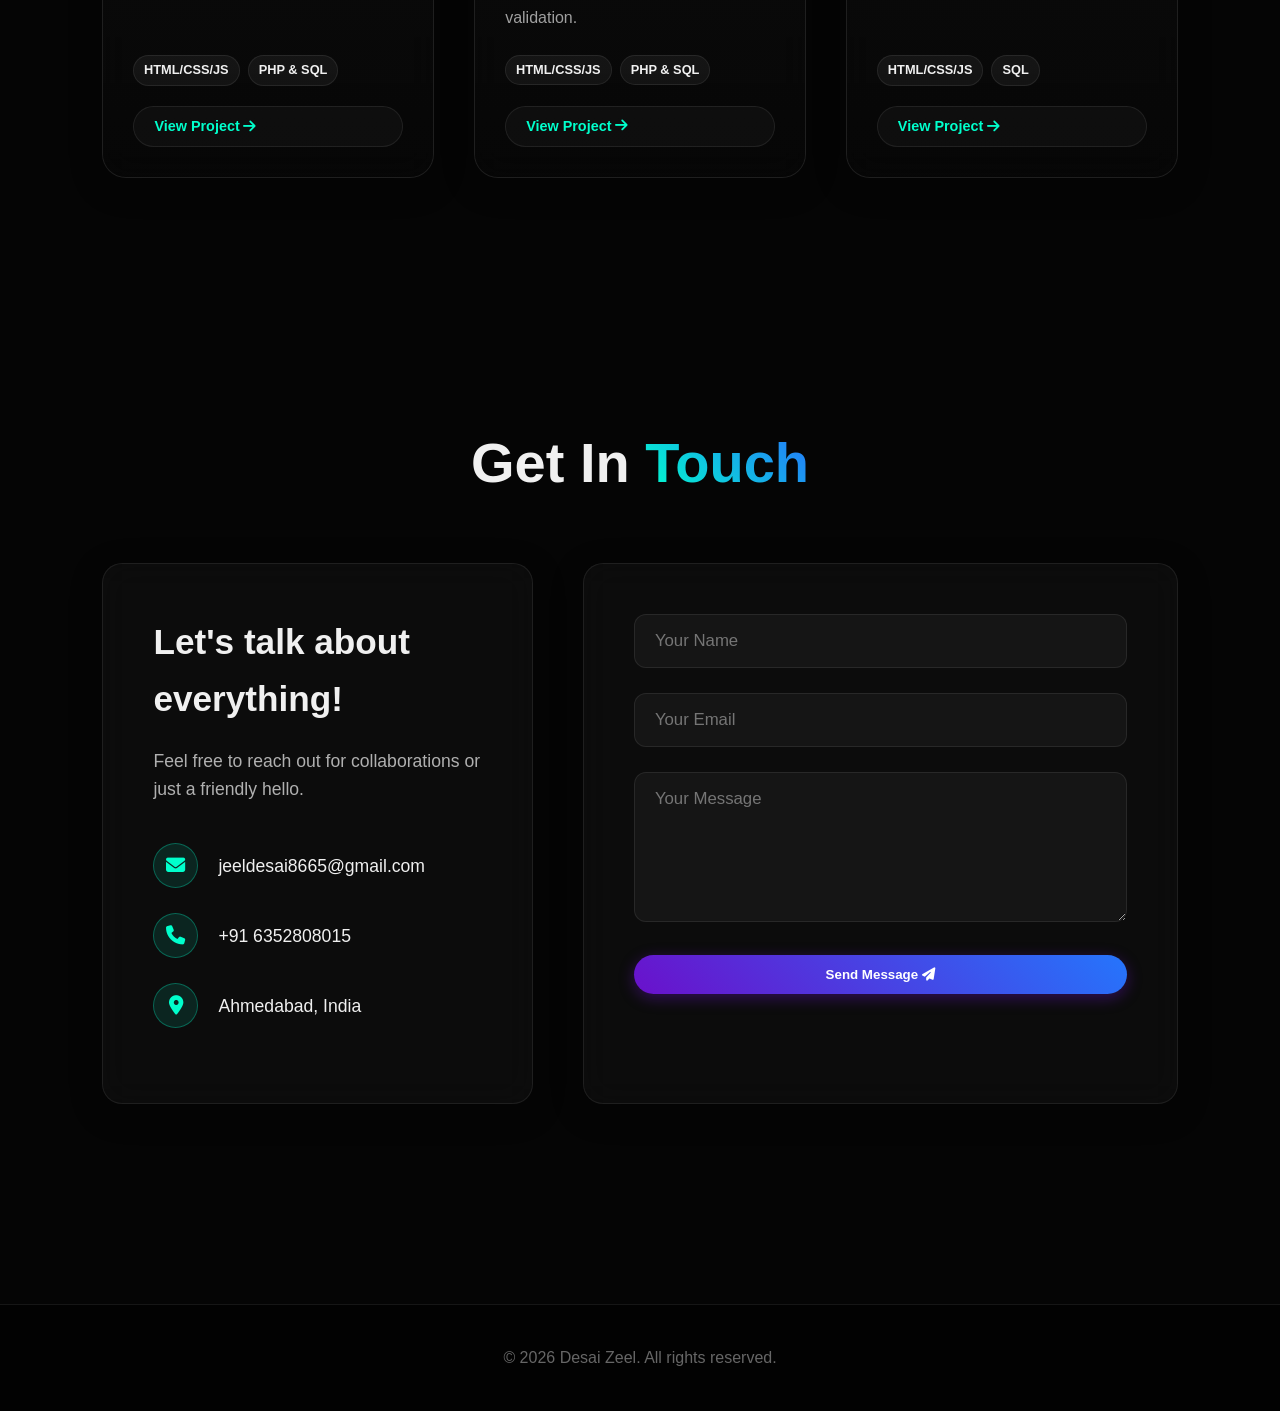
==== commit eb672cd3: "Fix HTML formatting and add contact form action" ====
--- a/index.html
+++ b/index.html
@@ -201,16 +201,17 @@
                     <span>Ahmedabad, India</span>
                 </div>
             </div>
-            <form class="contact-form glass-panel"
-                onsubmit="event.preventDefault(); alert('Message sent successfully!');">
+            <form class="contact-form glass-panel" action="https://formsubmit.co/jeeldesai8665@gmail.com" method="POST">
+                <input type="hidden" name="_captcha" value="false">
+                <input type="text" name="_honey" style="display:none">
                 <div class="input-group">
-                    <input type="text" required placeholder="Your Name">
+                    <input type="text" name="name" required placeholder="Your Name">
                 </div>
                 <div class="input-group">
-                    <input type="email" required placeholder="Your Email">
+                    <input type="email" name="email" required placeholder="Your Email">
                 </div>
                 <div class="input-group">
-                    <textarea rows="5" required placeholder="Your Message"></textarea>
+                    <textarea name="message" rows="5" required placeholder="Your Message"></textarea>
                 </div>
                 <button type="submit" class="btn btn-primary submit-btn">Send Message <i
                         class="fas fa-paper-plane"></i></button>
--- a/style.css
+++ b/style.css
@@ -28,7 +28,13 @@
     line-height: 1.6;
 }
 
-h1, h2, h3, h4, h5, h6, .logo {
+h1,
+h2,
+h3,
+h4,
+h5,
+h6,
+.logo {
     font-family: var(--font-main);
 }
 
@@ -55,13 +61,23 @@
 }
 
 @keyframes float {
-    0% { transform: translate(0, 0) scale(1); }
-    100% { transform: translate(10%, 10%) scale(1.2); }
+    0% {
+        transform: translate(0, 0) scale(1);
+    }
+
+    100% {
+        transform: translate(10%, 10%) scale(1.2);
+    }
 }
 
 @keyframes float-reverse {
-    0% { transform: translate(0, 0) scale(1.2); }
-    100% { transform: translate(-10%, -10%) scale(1); }
+    0% {
+        transform: translate(0, 0) scale(1.2);
+    }
+
+    100% {
+        transform: translate(-10%, -10%) scale(1);
+    }
 }
 
 /* Utility Classes */
@@ -98,7 +114,10 @@
 .btn-primary::before {
     content: '';
     position: absolute;
-    top: 0; left: 0; right: 0; bottom: 0;
+    top: 0;
+    left: 0;
+    right: 0;
+    bottom: 0;
     background: linear-gradient(45deg, var(--secondary-color), var(--primary-color));
     z-index: -1;
     transition: opacity 0.3s ease;
@@ -276,8 +295,15 @@
 }
 
 @keyframes blink {
-    from, to { opacity: 1; }
-    50% { opacity: 0; }
+
+    from,
+    to {
+        opacity: 1;
+    }
+
+    50% {
+        opacity: 0;
+    }
 }
 
 .description {
@@ -366,7 +392,9 @@
 }
 
 @keyframes spin {
-    100% { transform: rotate(360deg); }
+    100% {
+        transform: rotate(360deg);
+    }
 }
 
 /* Sections Global */
@@ -472,8 +500,11 @@
 .project-img::after {
     content: '';
     position: absolute;
-    top: 0; left: 0; right: 0; bottom: 0;
-    background: linear-gradient(to bottom, transparent, rgba(5,5,5,0.9));
+    top: 0;
+    left: 0;
+    right: 0;
+    bottom: 0;
+    background: linear-gradient(to bottom, transparent, rgba(5, 5, 5, 0.9));
     opacity: 0;
     transition: opacity 0.3s ease;
 }
@@ -498,7 +529,7 @@
     flex: 1;
     display: flex;
     flex-direction: column;
-    background: linear-gradient(to top, rgba(5,5,5,0.8), transparent);
+    background: linear-gradient(to top, rgba(5, 5, 5, 0.8), transparent);
 }
 
 .project-info h3 {
@@ -576,7 +607,8 @@
     gap: 25px;
 }
 
-.input-group input, .input-group textarea {
+.input-group input,
+.input-group textarea {
     width: 100%;
     padding: 16px 20px;
     background: rgba(255, 255, 255, 0.04);
@@ -588,7 +620,8 @@
     transition: all 0.3s ease;
 }
 
-.input-group input:focus, .input-group textarea:focus {
+.input-group input:focus,
+.input-group textarea:focus {
     outline: none;
     border-color: var(--primary-color);
     background: rgba(255, 255, 255, 0.08);
@@ -606,7 +639,7 @@
     border-top: 1px solid var(--glass-border);
     color: #666;
     margin-top: 80px;
-    background: rgba(0,0,0,0.5);
+    background: rgba(0, 0, 0, 0.5);
 }
 
 /* Scroll Animations */
@@ -622,19 +655,39 @@
 }
 
 @keyframes slideInLeft {
-    0% { opacity: 0; transform: translateX(-100px); }
-    100% { opacity: 1; transform: translateX(0); }
+    0% {
+        opacity: 0;
+        transform: translateX(-100px);
+    }
+
+    100% {
+        opacity: 1;
+        transform: translateX(0);
+    }
 }
 
 @keyframes fadeInRight {
-    0% { opacity: 0; transform: translateX(100px); }
-    100% { opacity: 1; transform: translateX(0); }
+    0% {
+        opacity: 0;
+        transform: translateX(100px);
+    }
+
+    100% {
+        opacity: 1;
+        transform: translateX(0);
+    }
 }
 
 /* Responsive Design */
 @media (max-width: 1200px) {
-    .title { font-size: 4.5rem; }
-    .image-wrapper { width: 350px; height: 350px; }
+    .title {
+        font-size: 4.5rem;
+    }
+
+    .image-wrapper {
+        width: 350px;
+        height: 350px;
+    }
 }
 
 @media (max-width: 992px) {
@@ -645,29 +698,33 @@
         gap: 60px;
         padding-top: 120px;
     }
-    
+
     .hero-content {
         display: flex;
         flex-direction: column;
         align-items: center;
     }
-    
+
     .contact-container {
         flex-direction: column;
     }
-    
-    .typing-cursor { height: 3.5rem; }
+
+    .typing-cursor {
+        height: 3.5rem;
+    }
 }
 
 @media (max-width: 768px) {
-    section { padding: 80px 5%; }
-    
+    section {
+        padding: 80px 5%;
+    }
+
     .nav-links {
         position: absolute;
         top: 100%;
         left: 0;
         width: 100%;
-        background: rgba(5,5,5,0.95);
+        background: rgba(5, 5, 5, 0.95);
         backdrop-filter: blur(15px);
         flex-direction: column;
         align-items: center;
@@ -677,20 +734,107 @@
         transition: all 0.5s ease;
         border-bottom: 1px solid var(--glass-border);
     }
-    
+
     .nav-links.active {
         clip-path: polygon(0 0, 100% 0, 100% 100%, 0 100%);
     }
-    
-    .hamburger { display: block; }
-    
-    .title { font-size: 3.5rem; }
-    .subtitle { font-size: 1.3rem; }
-    
-    .image-wrapper { width: 280px; height: 280px; }
-    
-    .section-title { font-size: 2.8rem; }
-    
-    .hero-btns { flex-direction: column; width: 100%; max-width: 300px; gap: 15px; }
-    .hero-btns .btn { width: 100%; }
-}
+
+    .hamburger {
+        display: block;
+    }
+
+    .title {
+        font-size: 3.5rem;
+    }
+
+    .subtitle {
+        font-size: 1.3rem;
+    }
+
+    .image-wrapper {
+        width: 280px;
+        height: 280px;
+    }
+
+    .section-title {
+        font-size: 2.8rem;
+    }
+
+    .hero-btns {
+        flex-direction: column;
+        width: 100%;
+        max-width: 300px;
+        gap: 15px;
+    }
+
+    .hero-btns .btn {
+        width: 100%;
+    }
+}
+
+/* --- Next Level UI Components --- */
+
+/* Scroll Progress Bar */
+.scroll-progress {
+    position: fixed;
+    top: 0;
+    left: 0;
+    width: 0%;
+    height: 4px;
+    background: linear-gradient(to right, var(--primary-color), var(--accent-color));
+    z-index: 9999;
+    transition: width 0.1s ease;
+}
+
+/* Custom Cursor */
+.cursor-dot {
+    width: 8px;
+    height: 8px;
+    background-color: var(--accent-color);
+    border-radius: 50%;
+    position: fixed;
+    top: 0;
+    left: 0;
+    transform: translate(-50%, -50%);
+    z-index: 10000;
+    pointer-events: none;
+    transition: width 0.2s, height 0.2s;
+    box-shadow: 0 0 10px var(--accent-color);
+}
+
+.cursor-outline {
+    width: 40px;
+    height: 40px;
+    border: 1px solid rgba(0, 255, 204, 0.5);
+    border-radius: 50%;
+    position: fixed;
+    top: 0;
+    left: 0;
+    transform: translate(-50%, -50%);
+    z-index: 9999;
+    pointer-events: none;
+    transition: width 0.2s, height 0.2s, background-color 0.2s;
+    transition-timing-function: ease-out;
+}
+
+/* Magnetic Hover state for cursor */
+body.cursor-hover .cursor-outline {
+    width: 60px;
+    height: 60px;
+    background-color: rgba(0, 255, 204, 0.1);
+    border-color: transparent;
+}
+
+body.cursor-hover .cursor-dot {
+    width: 12px;
+    height: 12px;
+}
+
+@media (max-width: 768px) {
+
+    .cursor-dot,
+    .cursor-outline,
+    .scroll-progress {
+        display: none;
+    }
+}
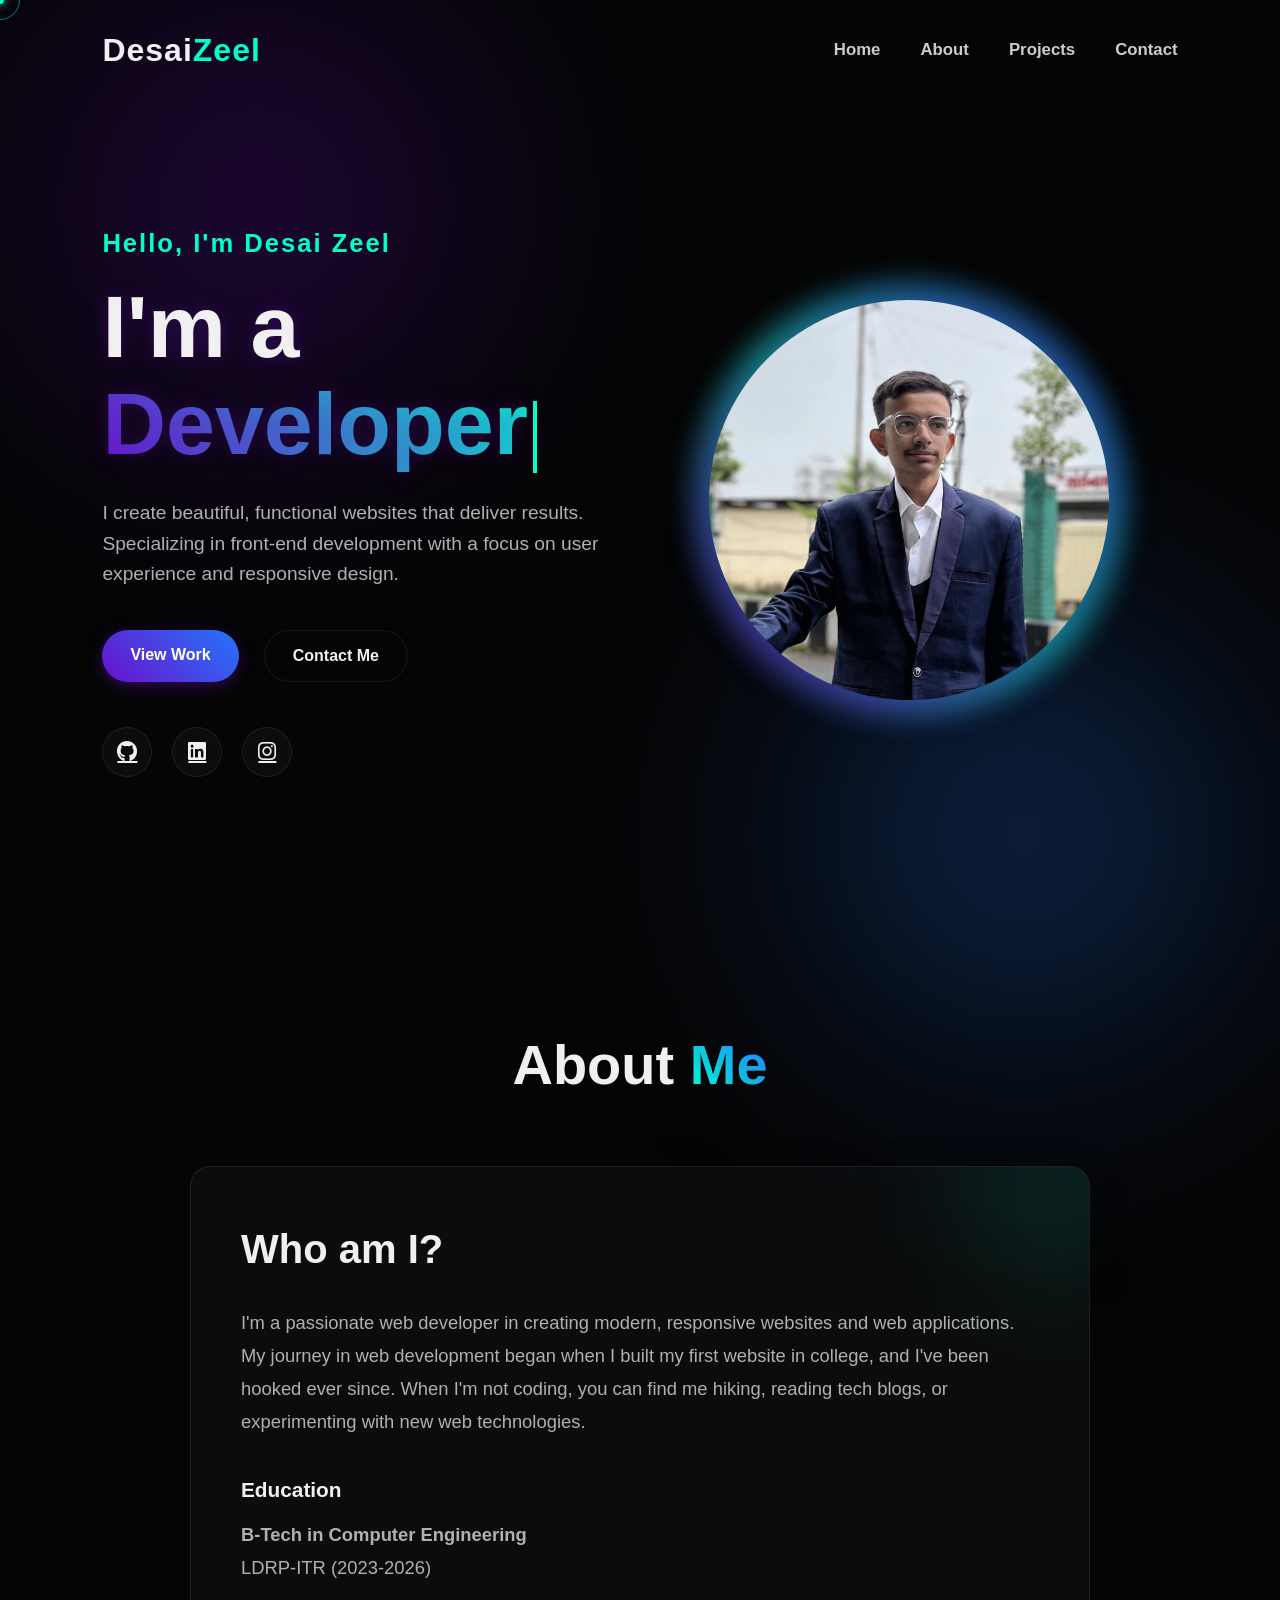
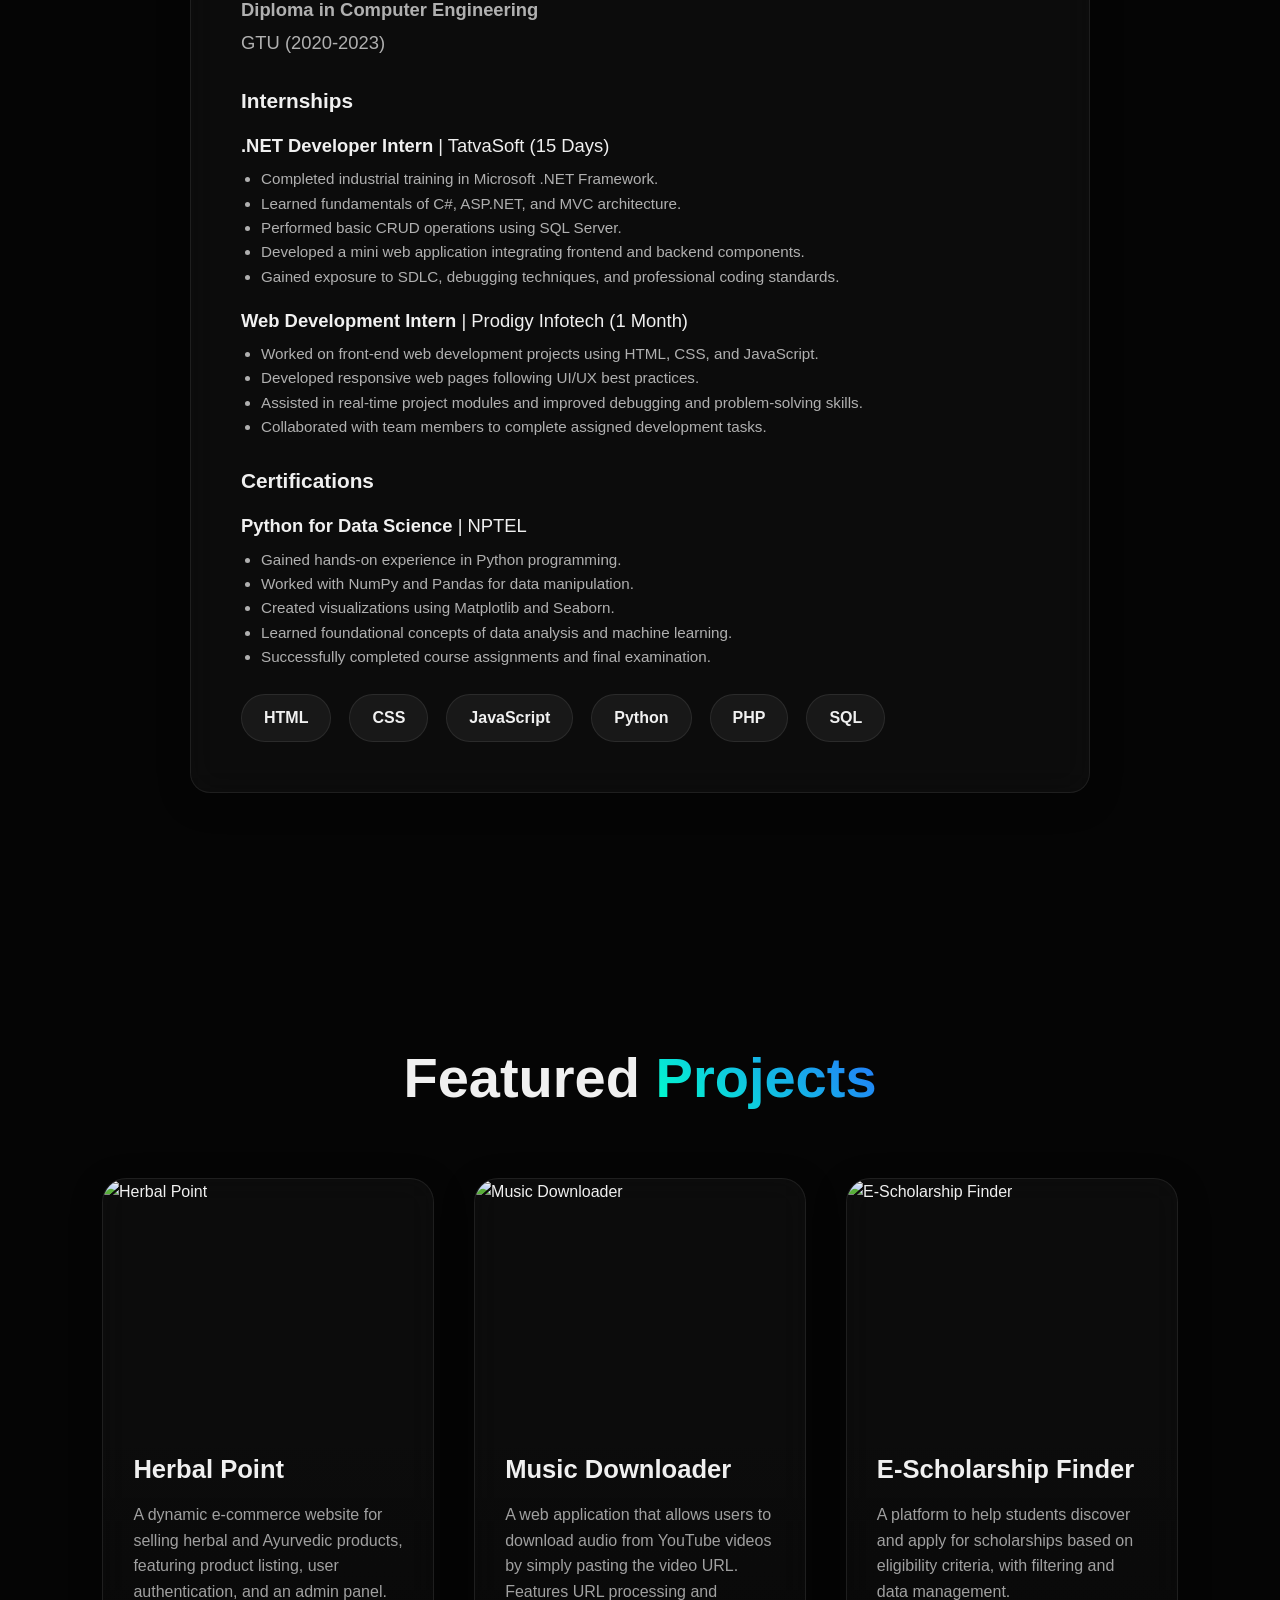
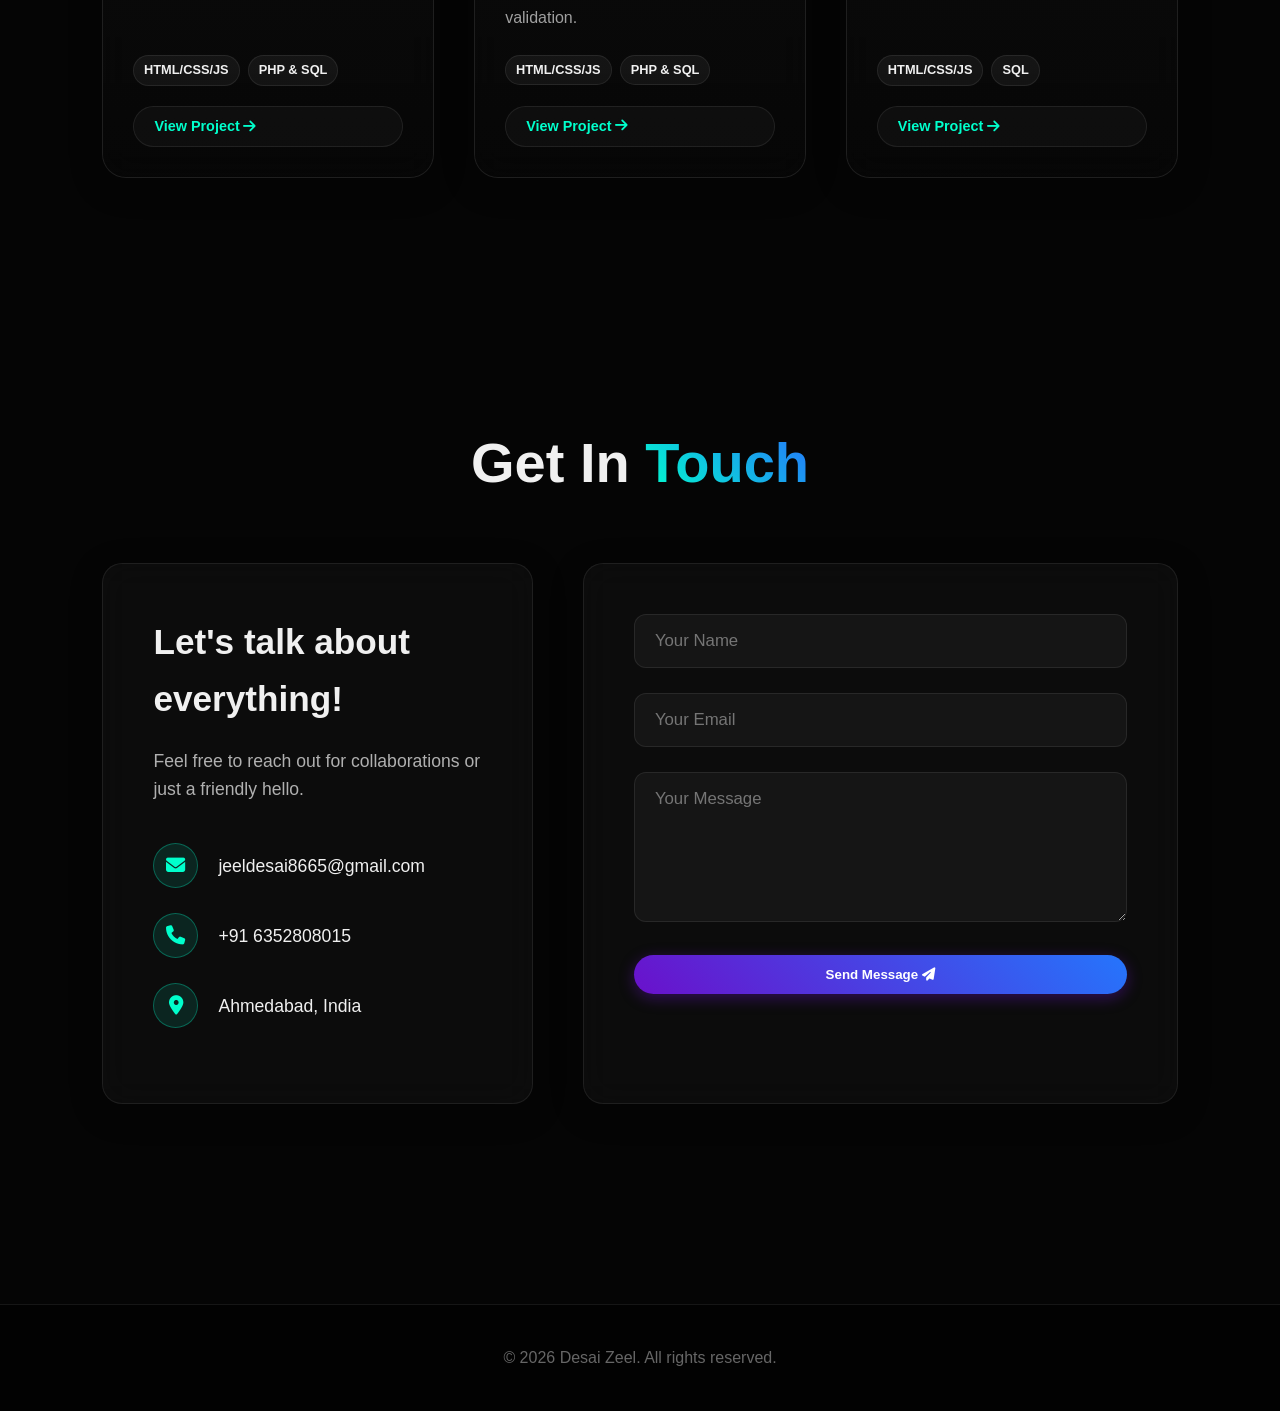
==== commit b26d7292: "Update index.html with versioned stylesheet Updated stylesheet link to include versioning and added " ====
--- a/index.html
+++ b/index.html
@@ -9,7 +9,7 @@
         href="https://fonts.googleapis.com/css2?family=Outfit:wght@300;400;600;800&family=Inter:wght@400;500;700&display=swap"
         rel="stylesheet">
     <link rel="stylesheet" href="https://cdnjs.cloudflare.com/ajax/libs/font-awesome/6.4.0/css/all.min.css">
-    <link rel="stylesheet" href="style.css">
+    <link rel="stylesheet" href="style.css?v=2">
 </head>
 
 <body>
@@ -223,7 +223,7 @@
         <p>&copy; 2026 Desai Zeel. All rights reserved.</p>
     </footer>
 
-    <script src="script.js"></script>
+    <script src="script.js?v=2"></script>
 </body>
 
 </html>
